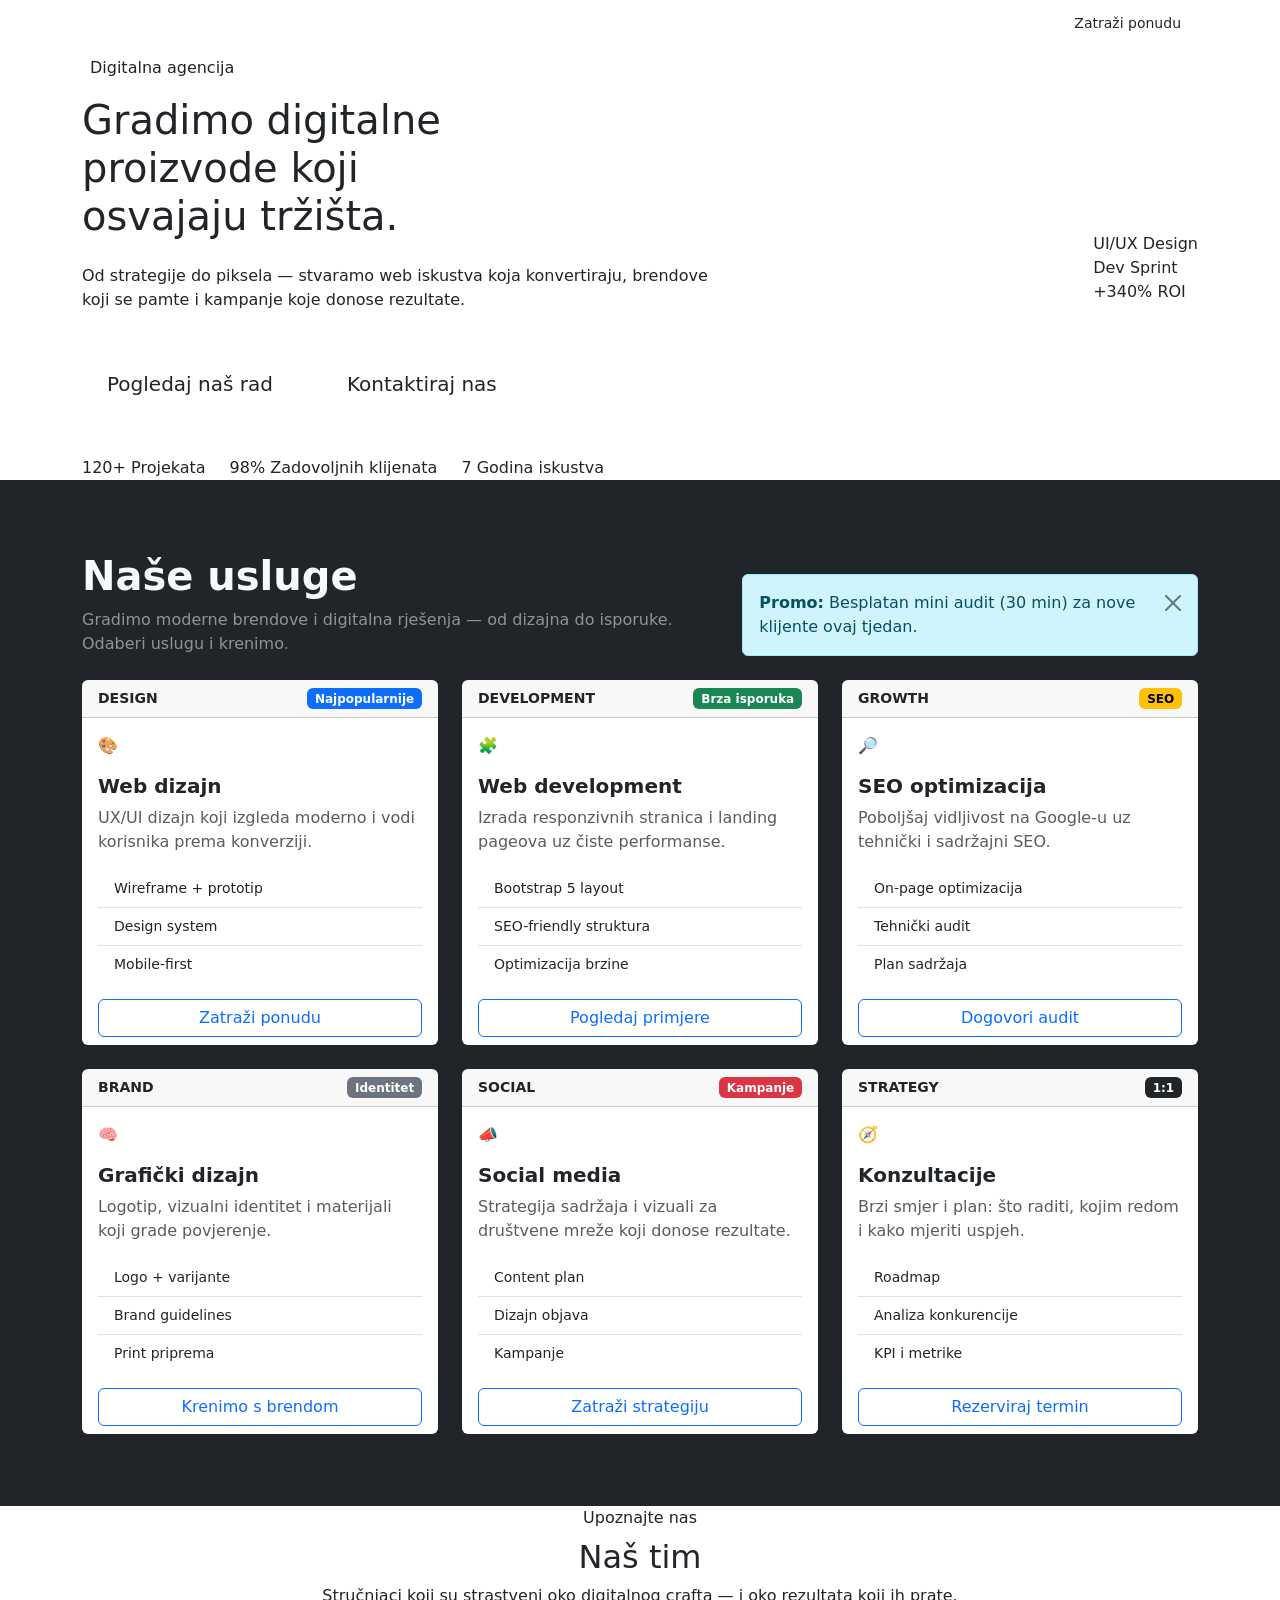
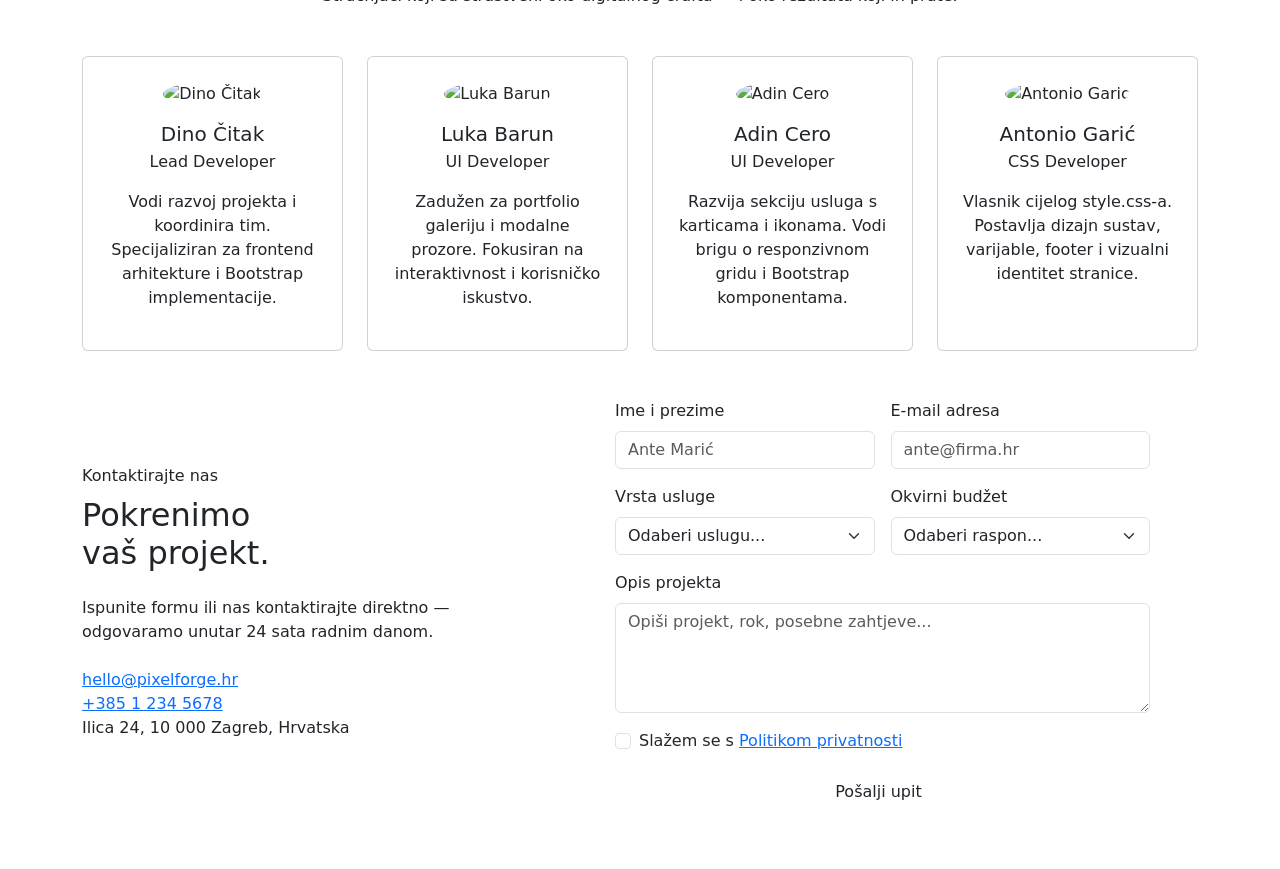
==== index.html @ e7f5dd94 "Resolve merge conflicts in index.html" ====
<!DOCTYPE html>
<html lang="hr">
<head>
    <meta charset="UTF-8">
    <meta name="viewport" content="width=device-width, initial-scale=1.0">
    <title>PixelForge — Digital Agency</title>
    <link href="https://cdn.jsdelivr.net/npm/bootstrap@5.3.3/dist/css/bootstrap.min.css" rel="stylesheet">
    <link rel="stylesheet" href="css/style.css">
</head>
<body>

    <!-- ============================================
         NAVIGACIJA + HERO — radi: [Lead Dev]
         Branch: feature/hero-navigacija
         ============================================ -->
          <nav class="navbar navbar-expand-lg navbar-dark pf-navbar sticky-top">
        <div class="container">
            <a class="navbar-brand pf-brand" href="#">
                <span class="brand-pixel">Pixel</span><span class="brand-forge">Forge</span>
            </a>

            <button class="navbar-toggler border-0" type="button"
                    data-bs-toggle="collapse" data-bs-target="#navbarMain"
                    aria-controls="navbarMain" aria-expanded="false" aria-label="Otvori izbornik">
                <span class="navbar-toggler-icon"></span>
            </button>

            <div class="collapse navbar-collapse" id="navbarMain">
                <ul class="navbar-nav ms-auto gap-lg-2">
                    <li class="nav-item"><a class="nav-link" href="#usluge">Usluge</a></li>
                    <li class="nav-item"><a class="nav-link" href="#portfolio">Portfolio</a></li>
                    <li class="nav-item"><a class="nav-link" href="#tim">Tim</a></li>
                    <li class="nav-item"><a class="nav-link" href="#kontakt">Kontakt</a></li>
                    <li class="nav-item ms-lg-2">
                        <a class="btn pf-btn-accent btn-sm px-3" href="#kontakt">Zatraži ponudu</a>
                    </li>
                </ul>
            </div>
        </div>
    </nav>

    <section id="hero" class="pf-hero d-flex align-items-center">
        <div class="pf-hero-bg"></div>
        <div class="pf-hero-grid"></div>
        <div class="container position-relative z-1">
            <div class="row align-items-center">
                <div class="col-lg-7">
                    <span class="pf-eyebrow mb-3 d-inline-block">
                        <i class="bi bi-arrow-right-circle-fill me-2"></i>Digitalna agencija
                    </span>
                    <h1 class="pf-hero-title mb-4">
                        Gradimo digitalne<br />
                        <span class="pf-accent-text">proizvode koji</span><br />
                        osvajaju tržišta.
                    </h1>
                    <p class="pf-hero-sub mb-5">
                        Od strategije do piksela — stvaramo web iskustva koja konvertiraju,
                        brendove koji se pamte i kampanje koje donose rezultate.
                    </p>
                    <div class="d-flex flex-wrap gap-3">
                        <a href="#portfolio" class="btn pf-btn-accent btn-lg px-4">
                            Pogledaj naš rad <i class="bi bi-arrow-right ms-2"></i>
                        </a>
                        <a href="#kontakt" class="btn pf-btn-outline btn-lg px-4">Kontaktiraj nas</a>
                    </div>
                    <div class="pf-hero-stats d-flex gap-4 mt-5 flex-wrap">
                        <div class="pf-stat">
                            <span class="pf-stat-num">120+</span>
                            <span class="pf-stat-label">Projekata</span>
                        </div>
                        <div class="pf-stat">
                            <span class="pf-stat-num">98%</span>
                            <span class="pf-stat-label">Zadovoljnih klijenata</span>
                        </div>
                        <div class="pf-stat">
                            <span class="pf-stat-num">7</span>
                            <span class="pf-stat-label">Godina iskustva</span>
                        </div>
                    </div>
                </div>
                <div class="col-lg-5 d-none d-lg-flex justify-content-end">
                    <div class="pf-hero-visual">
                        <div class="pf-floating-card pf-fc-1">
                            <i class="bi bi-check2-circle text-success me-2"></i> UI/UX Design
                        </div>
                        <div class="pf-floating-card pf-fc-2">
                            <i class="bi bi-lightning-charge text-warning me-2"></i> Dev Sprint
                        </div>
                        <div class="pf-floating-card pf-fc-3">
                            <i class="bi bi-graph-up-arrow text-info me-2"></i> +340% ROI
                        </div>
                    </div>
                </div>
            </div>
        </div>
    </section>

    <!-- ============================================
         USLUGE — radi: [UI Dev 1]
         Branch: feature/usluge
         ============================================ -->
         <section id="usluge" class="py-5 bg-dark text-light">
        <div class="container py-lg-4">
            <div class="row align-items-end g-3 mb-4">
                <div class="col-lg-7">
                    <h2 class="display-6 fw-bold mb-2">Naše usluge</h2>
                    <p class="text-white-50 mb-0">
                        Gradimo moderne brendove i digitalna rješenja — od dizajna do isporuke.
                        Odaberi uslugu i krenimo.
                    </p>
                </div>
                <div class="col-lg-5">
                    <div class="alert alert-info alert-dismissible fade show mb-0" role="alert">
                        <strong>Promo:</strong> Besplatan mini audit (30 min) za nove klijente ovaj tjedan.
                        <button type="button" class="btn-close" data-bs-dismiss="alert" aria-label="Zatvori"></button>
                    </div>
                </div>
            </div>
            <div class="row g-4">
                <div class="col-12 col-md-6 col-lg-4">
                    <div class="card h-100 service-card border-0">
                        <div class="card-header d-flex justify-content-between align-items-center">
                            <span class="small text-uppercase fw-semibold">Design</span>
                            <span class="badge text-bg-primary">Najpopularnije</span>
                        </div>
                        <div class="card-body">
                            <div class="service-icon mb-3">🎨</div>
                            <h3 class="h5 fw-bold">Web dizajn</h3>
                            <p class="text-body-secondary mb-3">
                                UX/UI dizajn koji izgleda moderno i vodi korisnika prema konverziji.
                            </p>
                            <ul class="list-group list-group-flush small">
                                <li class="list-group-item">Wireframe + prototip</li>
                                <li class="list-group-item">Design system</li>
                                <li class="list-group-item">Mobile-first</li>
                            </ul>
                        </div>
                        <div class="card-footer bg-transparent border-0 pt-0">
                            <a href="#kontakt" class="btn btn-outline-primary w-100">Zatraži ponudu</a>
                        </div>
                    </div>
                </div>
                <div class="col-12 col-md-6 col-lg-4">
                    <div class="card h-100 service-card border-0">
                        <div class="card-header d-flex justify-content-between align-items-center">
                            <span class="small text-uppercase fw-semibold">Development</span>
                            <span class="badge text-bg-success">Brza isporuka</span>
                        </div>
                        <div class="card-body">
                            <div class="service-icon mb-3">🧩</div>
                            <h3 class="h5 fw-bold">Web development</h3>
                            <p class="text-body-secondary mb-3">
                                Izrada responzivnih stranica i landing pageova uz čiste performanse.
                            </p>
                            <ul class="list-group list-group-flush small">
                                <li class="list-group-item">Bootstrap 5 layout</li>
                                <li class="list-group-item">SEO-friendly struktura</li>
                                <li class="list-group-item">Optimizacija brzine</li>
                            </ul>
                        </div>
                        <div class="card-footer bg-transparent border-0 pt-0">
                            <a href="#portfolio" class="btn btn-outline-primary w-100">Pogledaj primjere</a>
                        </div>
                    </div>
                </div>
                <div class="col-12 col-md-6 col-lg-4">
                    <div class="card h-100 service-card border-0">
                        <div class="card-header d-flex justify-content-between align-items-center">
                            <span class="small text-uppercase fw-semibold">Growth</span>
                            <span class="badge text-bg-warning">SEO</span>
                        </div>
                        <div class="card-body">
                            <div class="service-icon mb-3">🔎</div>
                            <h3 class="h5 fw-bold">SEO optimizacija</h3>
                            <p class="text-body-secondary mb-3">
                                Poboljšaj vidljivost na Google-u uz tehnički i sadržajni SEO.
                            </p>
                            <ul class="list-group list-group-flush small">
                                <li class="list-group-item">On-page optimizacija</li>
                                <li class="list-group-item">Tehnički audit</li>
                                <li class="list-group-item">Plan sadržaja</li>
                            </ul>
                        </div>
                        <div class="card-footer bg-transparent border-0 pt-0">
                            <a href="#kontakt" class="btn btn-outline-primary w-100">Dogovori audit</a>
                        </div>
                    </div>
                </div>
                <div class="col-12 col-md-6 col-lg-4">
                    <div class="card h-100 service-card border-0">
                        <div class="card-header d-flex justify-content-between align-items-center">
                            <span class="small text-uppercase fw-semibold">Brand</span>
                            <span class="badge text-bg-secondary">Identitet</span>
                        </div>
                        <div class="card-body">
                            <div class="service-icon mb-3">🧠</div>
                            <h3 class="h5 fw-bold">Grafički dizajn</h3>
                            <p class="text-body-secondary mb-3">
                                Logotip, vizualni identitet i materijali koji grade povjerenje.
                            </p>
                            <ul class="list-group list-group-flush small">
                                <li class="list-group-item">Logo + varijante</li>
                                <li class="list-group-item">Brand guidelines</li>
                                <li class="list-group-item">Print priprema</li>
                            </ul>
                        </div>
                        <div class="card-footer bg-transparent border-0 pt-0">
                            <a href="#kontakt" class="btn btn-outline-primary w-100">Krenimo s brendom</a>
                        </div>
                    </div>
                </div>
                <div class="col-12 col-md-6 col-lg-4">
                    <div class="card h-100 service-card border-0">
                        <div class="card-header d-flex justify-content-between align-items-center">
                            <span class="small text-uppercase fw-semibold">Social</span>
                            <span class="badge text-bg-danger">Kampanje</span>
                        </div>
                        <div class="card-body">
                            <div class="service-icon mb-3">📣</div>
                            <h3 class="h5 fw-bold">Social media</h3>
                            <p class="text-body-secondary mb-3">
                                Strategija sadržaja i vizuali za društvene mreže koji donose rezultate.
                            </p>
                            <ul class="list-group list-group-flush small">
                                <li class="list-group-item">Content plan</li>
                                <li class="list-group-item">Dizajn objava</li>
                                <li class="list-group-item">Kampanje</li>
                            </ul>
                        </div>
                        <div class="card-footer bg-transparent border-0 pt-0">
                            <a href="#kontakt" class="btn btn-outline-primary w-100">Zatraži strategiju</a>
                        </div>
                    </div>
                </div>
                <div class="col-12 col-md-6 col-lg-4">
                    <div class="card h-100 service-card border-0">
                        <div class="card-header d-flex justify-content-between align-items-center">
                            <span class="small text-uppercase fw-semibold">Strategy</span>
                            <span class="badge text-bg-dark">1:1</span>
                        </div>
                        <div class="card-body">
                            <div class="service-icon mb-3">🧭</div>
                            <h3 class="h5 fw-bold">Konzultacije</h3>
                            <p class="text-body-secondary mb-3">
                                Brzi smjer i plan: što raditi, kojim redom i kako mjeriti uspjeh.
                            </p>
                            <ul class="list-group list-group-flush small">
                                <li class="list-group-item">Roadmap</li>
                                <li class="list-group-item">Analiza konkurencije</li>
                                <li class="list-group-item">KPI i metrike</li>
                            </ul>
                        </div>
                        <div class="card-footer bg-transparent border-0 pt-0">
                            <a href="#kontakt" class="btn btn-outline-primary w-100">Rezerviraj termin</a>
                        </div>
                    </div>
                </div>
            </div>
        </div>
    </section>

    <!-- ============================================
         PORTFOLIO — radi: [UI Dev 2]
         Branch: feature/portfolio
         ============================================ -->

    <!-- TODO: Sekcija "Portfolio".
         Bootstrap nav-pills kao vizualni filter (Web / Brand / Print) — samo izgled, bez JS.
         Galerija: 6 kartica s projektima u gridu (col-md-4).
         Svaka kartica: slika (picsum), naslov projekta,
         badge s kategorijom, gumb "Pogledaj" koji otvara modal
         s većom slikom i opisom projekta. -->


    <!-- ============================================
         TIM + KONTAKT — radi: [Lead Dev]
         Branch: feature/tim-kontakt
         ============================================ -->

           <section id="tim" class="pf-section py-6">
        <div class="container">
            <div class="text-center mb-5">
                <span class="pf-eyebrow">Upoznajte nas</span>
                <h2 class="pf-section-title mt-2">Naš tim</h2>
                <p class="pf-section-sub mx-auto">
                    Stručnjaci koji su strastveni oko digitalnog crafta — i oko rezultata koji ih prate.
                </p>
            </div>

            <div class="row g-4 justify-content-center">

                <div class="col-sm-6 col-md-3">
                    <div class="card pf-team-card text-center h-100">
                        <div class="card-body p-4">
                            <div class="pf-team-avatar mx-auto mb-3">
                                <img src="https://picsum.photos/seed/dino/200/200" alt="Dino Čitak" class="rounded-circle" />
                            </div>
                            <h5 class="card-title mb-1">Dino Čitak</h5>
                            <p class="pf-team-role mb-3">Lead Developer</p>
                            <p class="card-text">Vodi razvoj projekta i koordinira tim. Specijaliziran za frontend arhitekture i Bootstrap implementacije.</p>
                            <div class="pf-team-socials mt-3">
                                <a href="#" class="pf-social-link"><i class="bi bi-linkedin"></i></a>
                                <a href="#" class="pf-social-link"><i class="bi bi-github"></i></a>
                            </div>
                        </div>
                    </div>
                </div>

                <div class="col-sm-6 col-md-3">
                    <div class="card pf-team-card text-center h-100">
                        <div class="card-body p-4">
                            <div class="pf-team-avatar mx-auto mb-3">
                                <img src="https://picsum.photos/seed/luka/200/200" alt="Luka Barun" class="rounded-circle" />
                            </div>
                            <h5 class="card-title mb-1">Luka Barun</h5>
                            <p class="pf-team-role mb-3">UI Developer</p>
                            <p class="card-text">Zadužen za portfolio galeriju i modalne prozore. Fokusiran na interaktivnost i korisničko iskustvo.</p>
                            <div class="pf-team-socials mt-3">
                                <a href="#" class="pf-social-link"><i class="bi bi-linkedin"></i></a>
                                <a href="#" class="pf-social-link"><i class="bi bi-github"></i></a>
                            </div>
                        </div>
                    </div>
                </div>

                <div class="col-sm-6 col-md-3">
                    <div class="card pf-team-card text-center h-100">
                        <div class="card-body p-4">
                            <div class="pf-team-avatar mx-auto mb-3">
                                <img src="https://picsum.photos/seed/adin/200/200" alt="Adin Cero" class="rounded-circle" />
                            </div>
                            <h5 class="card-title mb-1">Adin Cero</h5>
                            <p class="pf-team-role mb-3">UI Developer</p>
                            <p class="card-text">Razvija sekciju usluga s karticama i ikonama. Vodi brigu o responzivnom gridu i Bootstrap komponentama.</p>
                            <div class="pf-team-socials mt-3">
                                <a href="#" class="pf-social-link"><i class="bi bi-linkedin"></i></a>
                                <a href="#" class="pf-social-link"><i class="bi bi-github"></i></a>
                            </div>
                        </div>
                    </div>
                </div>

                <div class="col-sm-6 col-md-3">
                    <div class="card pf-team-card text-center h-100">
                        <div class="card-body p-4">
                            <div class="pf-team-avatar mx-auto mb-3">
                                <img src="https://picsum.photos/seed/antonio/200/200" alt="Antonio Garić" class="rounded-circle" />
                            </div>
                            <h5 class="card-title mb-1">Antonio Garić</h5>
                            <p class="pf-team-role mb-3">CSS Developer</p>
                            <p class="card-text">Vlasnik cijelog style.css-a. Postavlja dizajn sustav, varijable, footer i vizualni identitet stranice.</p>
                            <div class="pf-team-socials mt-3">
                                <a href="#" class="pf-social-link"><i class="bi bi-linkedin"></i></a>
                                <a href="#" class="pf-social-link"><i class="bi bi-github"></i></a>
                            </div>
                        </div>
                    </div>
                </div>

            </div>
        </div>
    </section>

    <section id="kontakt" class="pf-section py-6">
        <div class="container">
            <div class="row align-items-center g-5">

                <div class="col-lg-5">
                    <span class="pf-eyebrow">Kontaktirajte nas</span>
                    <h2 class="pf-section-title mt-2 mb-4">Pokrenimo<br />vaš projekt.</h2>
                    <p class="mb-4">Ispunite formu ili nas kontaktirajte direktno — odgovaramo unutar 24 sata radnim danom.</p>
                    <ul class="list-unstyled pf-contact-info">
                        <li>
                            <i class="bi bi-envelope-fill"></i>
                            <a href="mailto:hello@pixelforge.hr">hello@pixelforge.hr</a>
                        </li>
                        <li>
                            <i class="bi bi-telephone-fill"></i>
                            <a href="tel:+38512345678">+385 1 234 5678</a>
                        </li>
                        <li>
                            <i class="bi bi-geo-alt-fill"></i>
                            <span>Ilica 24, 10 000 Zagreb, Hrvatska</span>
                        </li>
                    </ul>
                </div>

                <div class="col-lg-7">
                    <div class="pf-contact-form-wrap p-4 p-md-5">
                        <div class="row g-3">
                            <div class="col-sm-6">
                                <label for="ime" class="form-label pf-label">Ime i prezime</label>
                                <input type="text" class="form-control pf-input" id="ime" placeholder="Ante Marić" />
                            </div>
                            <div class="col-sm-6">
                                <label for="email" class="form-label pf-label">E-mail adresa</label>
                                <input type="email" class="form-control pf-input" id="email" placeholder="ante@firma.hr" />
                            </div>
                            <div class="col-sm-6">
                                <label for="usluga" class="form-label pf-label">Vrsta usluge</label>
                                <select class="form-select pf-input" id="usluga">
                                    <option value="" selected>Odaberi uslugu...</option>
                                    <option>Web development</option>
                                    <option>UI/UX Design</option>
                                    <option>Brand Identity</option>
                                    <option>Digital Marketing</option>
                                    <option>Mobile App</option>
                                    <option>Ostalo</option>
                                </select>
                            </div>
                            <div class="col-sm-6">
                                <label for="budzet" class="form-label pf-label">Okvirni budžet</label>
                                <select class="form-select pf-input" id="budzet">
                                    <option value="" selected>Odaberi raspon...</option>
                                    <option>Do 2 000 €</option>
                                    <option>2 000 – 5 000 €</option>
                                    <option>5 000 – 15 000 €</option>
                                    <option>15 000 € +</option>
                                </select>
                            </div>
                            <div class="col-12">
                                <label for="poruka" class="form-label pf-label">Opis projekta</label>
                                <textarea class="form-control pf-input" id="poruka" rows="4"
                                          placeholder="Opiši projekt, rok, posebne zahtjeve..."></textarea>
                            </div>
                            <div class="col-12">
                                <div class="form-check">
                                    <input class="form-check-input pf-check" type="checkbox" id="gdpr" />
                                    <label class="form-check-label pf-label" for="gdpr">
                                        Slažem se s <a href="#" class="pf-link">Politikom privatnosti</a>
                                    </label>
                                </div>
                            </div>
                            <div class="col-12 mt-2">
                                <button type="submit" class="btn pf-btn-accent w-100 py-3">
                                    Pošalji upit <i class="bi bi-arrow-right ms-2"></i>
                                </button>
                            </div>
                        </div>
                    </div>
                </div>

            </div>
        </div>
    </section>

    <!-- ============================================
         FOOTER — radi: [CSS Dev]
         Branch: feature/css-footer
         ============================================ -->

    <!-- TODO: Footer s logom, kratkim opisom agencije,
         navigacijskim linkovima u kolonama,
         social media ikonama (emoji ili tekst)
         i copyright retkom. Tamna pozadina. -->


    <!-- Modal za portfolio projekte -->
    <!-- TODO: Jedan modal koji prikazuje detalje projekta.
         Velika slika, naslov, kategorija, opis, link gumb. -->

    <script src="https://cdn.jsdelivr.net/npm/bootstrap@5.3.3/dist/js/bootstrap.bundle.min.js"></script>
    <script src="js/main.js"></script>
</body>
</html>
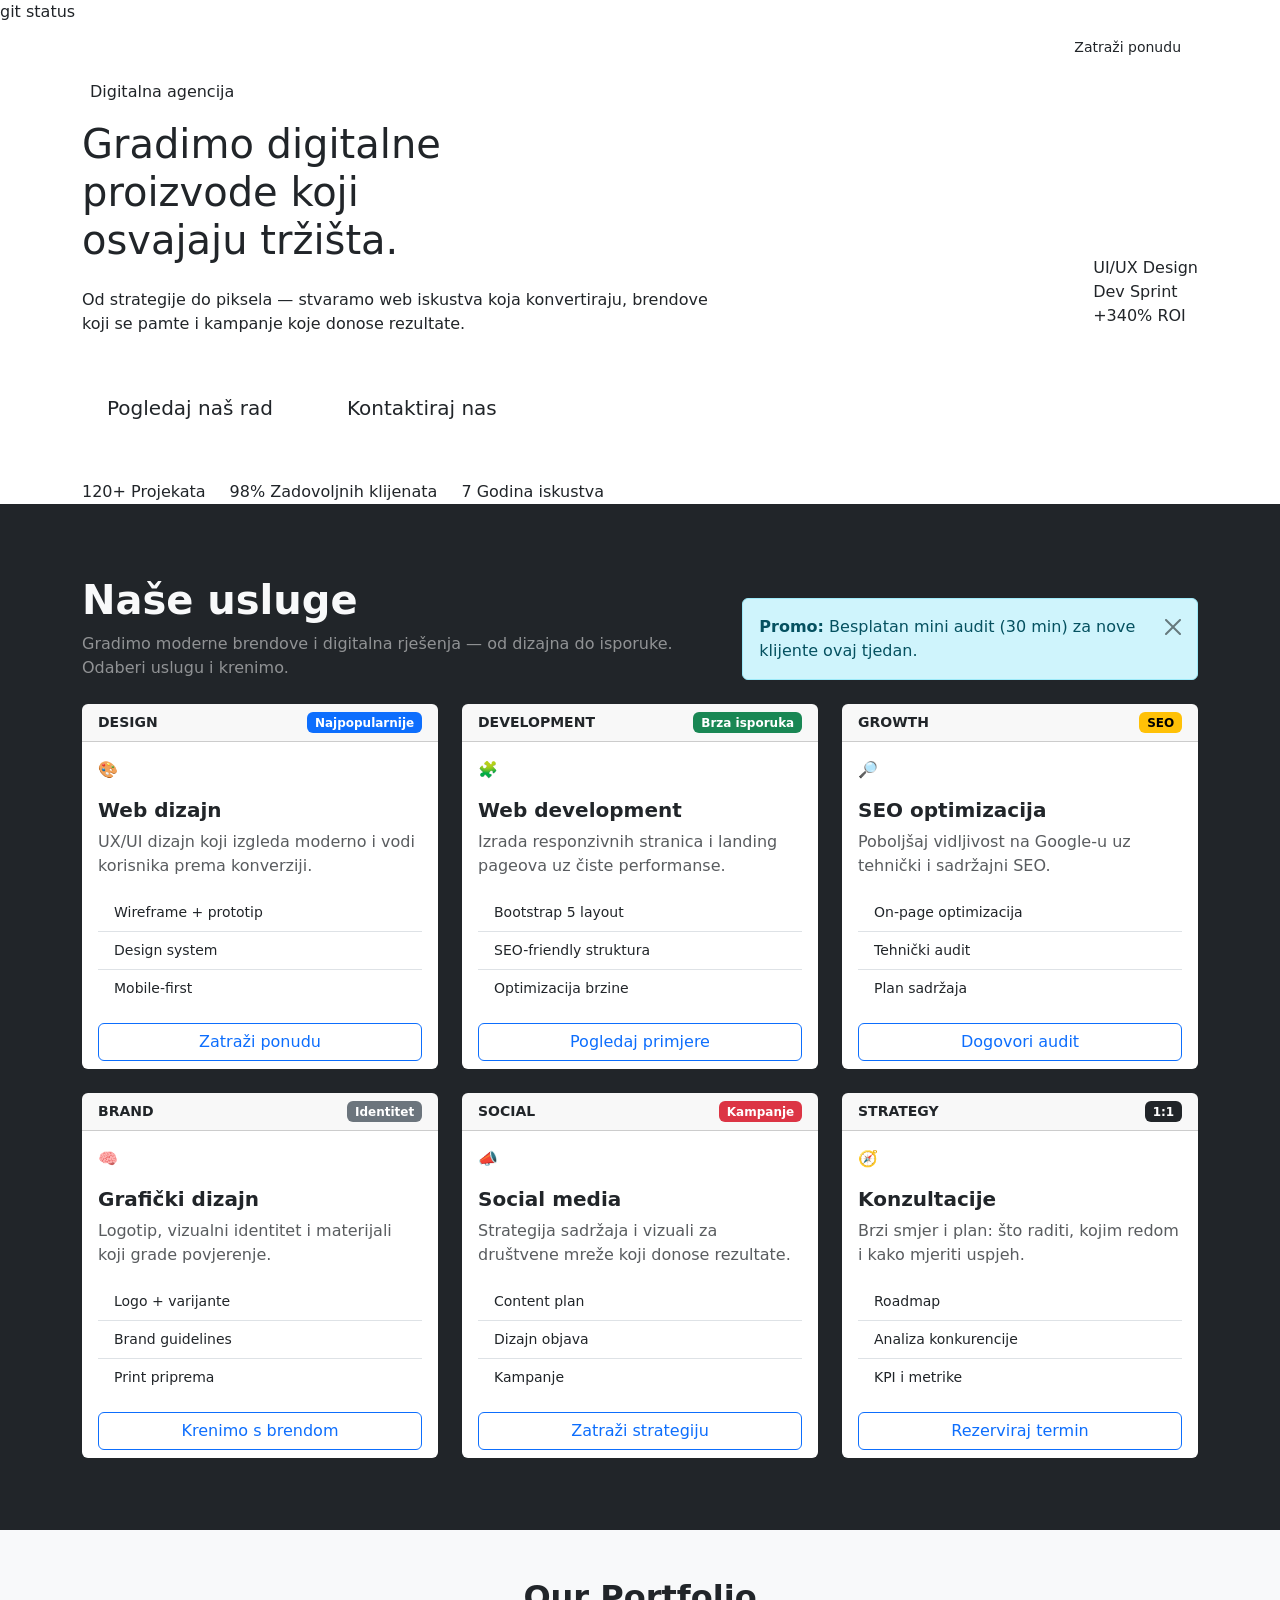
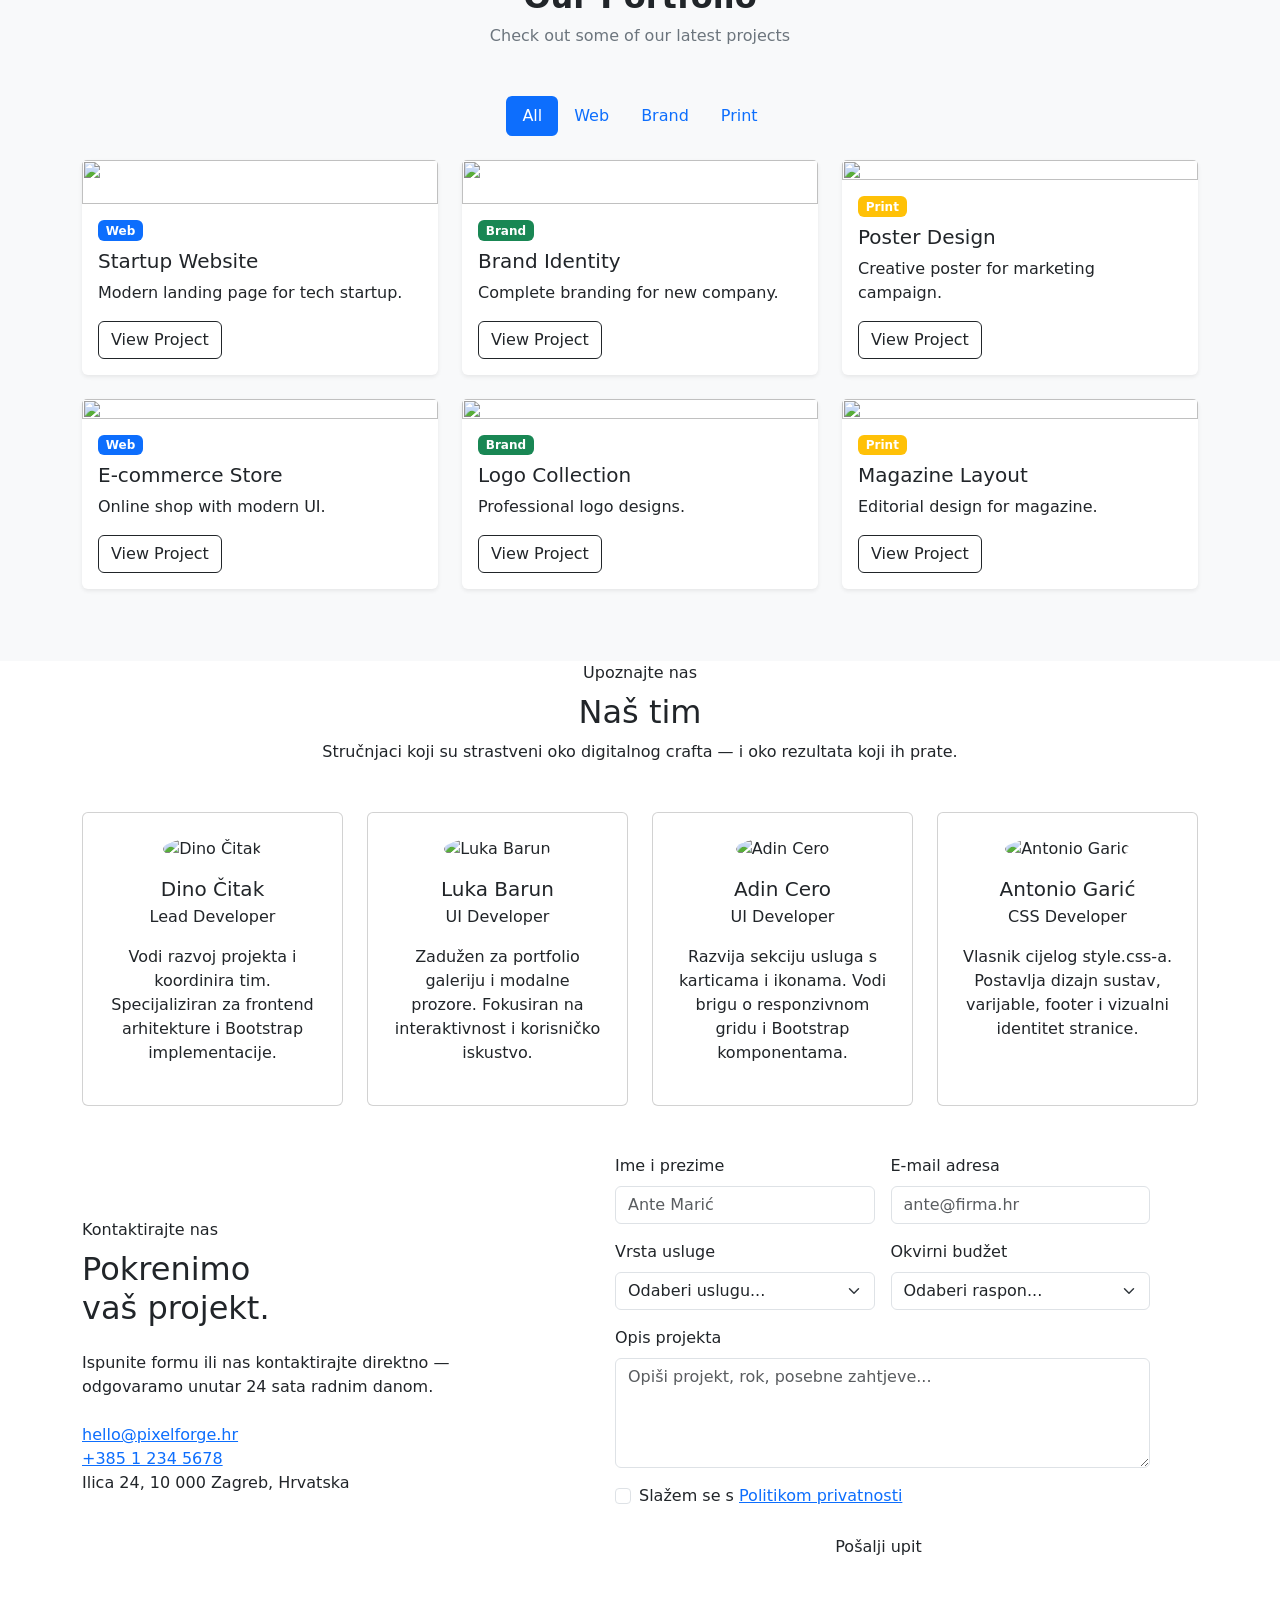
==== commit f8f0c77f: "Razriješen konflikt merge css-footer" ====
--- a/index.html
+++ b/index.html
@@ -1,4 +1,4 @@
-<!DOCTYPE html>
+    git status<!DOCTYPE html>
 <html lang="hr">
 <head>
     <meta charset="UTF-8">
@@ -13,7 +13,7 @@
          NAVIGACIJA + HERO — radi: [Lead Dev]
          Branch: feature/hero-navigacija
          ============================================ -->
-          <nav class="navbar navbar-expand-lg navbar-dark pf-navbar sticky-top">
+    <nav class="navbar navbar-expand-lg navbar-dark pf-navbar sticky-top">
         <div class="container">
             <a class="navbar-brand pf-brand" href="#">
                 <span class="brand-pixel">Pixel</span><span class="brand-forge">Forge</span>
@@ -99,7 +99,7 @@
          USLUGE — radi: [UI Dev 1]
          Branch: feature/usluge
          ============================================ -->
-         <section id="usluge" class="py-5 bg-dark text-light">
+    <section id="usluge" class="py-5 bg-dark text-light">
         <div class="container py-lg-4">
             <div class="row align-items-end g-3 mb-4">
                 <div class="col-lg-7">
@@ -263,21 +263,109 @@
          PORTFOLIO — radi: [UI Dev 2]
          Branch: feature/portfolio
          ============================================ -->
-
-    <!-- TODO: Sekcija "Portfolio".
-         Bootstrap nav-pills kao vizualni filter (Web / Brand / Print) — samo izgled, bez JS.
-         Galerija: 6 kartica s projektima u gridu (col-md-4).
-         Svaka kartica: slika (picsum), naslov projekta,
-         badge s kategorijom, gumb "Pogledaj" koji otvara modal
-         s većom slikom i opisom projekta. -->
-
+    <section id="portfolio" class="py-5 bg-light">
+        <div class="container">
+
+            <div class="text-center mb-5">
+                <h2 class="fw-bold">Our Portfolio</h2>
+                <p class="text-secondary">Check out some of our latest projects</p>
+            </div>
+
+            <ul class="nav nav-pills justify-content-center mb-4">
+                <li class="nav-item"><a class="nav-link active">All</a></li>
+                <li class="nav-item"><a class="nav-link">Web</a></li>
+                <li class="nav-item"><a class="nav-link">Brand</a></li>
+                <li class="nav-item"><a class="nav-link">Print</a></li>
+            </ul>
+
+            <div class="row">
+                <div class="col-md-4 mb-4">
+                    <div class="card h-100 shadow-sm border-0">
+                        <img src="https://picsum.photos/seed/project1/600/400" class="card-img-top">
+                        <div class="card-body">
+                            <span class="badge bg-primary mb-2">Web</span>
+                            <h5 class="card-title">Startup Website</h5>
+                            <p class="card-text">Modern landing page for tech startup.</p>
+                            <button class="btn btn-outline-dark" data-bs-toggle="modal" data-bs-target="#portfolioModal1">
+                                View Project
+                            </button>
+                        </div>
+                    </div>
+                </div>
+                <div class="col-md-4 mb-4">
+                    <div class="card h-100 shadow-sm border-0">
+                        <img src="https://picsum.photos/seed/project2/600/400" class="card-img-top">
+                        <div class="card-body">
+                            <span class="badge bg-success mb-2">Brand</span>
+                            <h5 class="card-title">Brand Identity</h5>
+                            <p class="card-text">Complete branding for new company.</p>
+                            <button class="btn btn-outline-dark" data-bs-toggle="modal" data-bs-target="#portfolioModal2">
+                                View Project
+                            </button>
+                        </div>
+                    </div>
+                </div>
+                <div class="col-md-4 mb-4">
+                    <div class="card h-100 shadow-sm border-0">
+                        <img src="https://picsum.photos/seed/project3/600/400" class="card-img-top">
+                        <div class="card-body">
+                            <span class="badge bg-warning mb-2">Print</span>
+                            <h5 class="card-title">Poster Design</h5>
+                            <p class="card-text">Creative poster for marketing campaign.</p>
+                            <button class="btn btn-outline-dark" data-bs-toggle="modal" data-bs-target="#portfolioModal3">
+                                View Project
+                            </button>
+                        </div>
+                    </div>
+                </div>
+                <div class="col-md-4 mb-4">
+                    <div class="card h-100 shadow-sm border-0">
+                        <img src="https://picsum.photos/seed/project4/600/400" class="card-img-top">
+                        <div class="card-body">
+                            <span class="badge bg-primary mb-2">Web</span>
+                            <h5 class="card-title">E-commerce Store</h5>
+                            <p class="card-text">Online shop with modern UI.</p>
+                            <button class="btn btn-outline-dark" data-bs-toggle="modal" data-bs-target="#portfolioModal4">
+                                View Project
+                            </button>
+                        </div>
+                    </div>
+                </div>
+                <div class="col-md-4 mb-4">
+                    <div class="card h-100 shadow-sm border-0">
+                        <img src="https://picsum.photos/seed/project5/600/400" class="card-img-top">
+                        <div class="card-body">
+                            <span class="badge bg-success mb-2">Brand</span>
+                            <h5 class="card-title">Logo Collection</h5>
+                            <p class="card-text">Professional logo designs.</p>
+                            <button class="btn btn-outline-dark" data-bs-toggle="modal" data-bs-target="#portfolioModal5">
+                                View Project
+                            </button>
+                        </div>
+                    </div>
+                </div>
+                <div class="col-md-4 mb-4">
+                    <div class="card h-100 shadow-sm border-0">
+                        <img src="https://picsum.photos/seed/project6/600/400" class="card-img-top">
+                        <div class="card-body">
+                            <span class="badge bg-warning mb-2">Print</span>
+                            <h5 class="card-title">Magazine Layout</h5>
+                            <p class="card-text">Editorial design for magazine.</p>
+                            <button class="btn btn-outline-dark" data-bs-toggle="modal" data-bs-target="#portfolioModal6">
+                                View Project
+                            </button>
+                        </div>
+                    </div>
+                </div>
+            </div>
+        </div>
+    </section>
 
     <!-- ============================================
          TIM + KONTAKT — radi: [Lead Dev]
          Branch: feature/tim-kontakt
          ============================================ -->
-
-           <section id="tim" class="pf-section py-6">
+    <section id="tim" class="pf-section py-6">
         <div class="container">
             <div class="text-center mb-5">
                 <span class="pf-eyebrow">Upoznajte nas</span>
@@ -288,7 +376,6 @@
             </div>
 
             <div class="row g-4 justify-content-center">
-
                 <div class="col-sm-6 col-md-3">
                     <div class="card pf-team-card text-center h-100">
                         <div class="card-body p-4">
@@ -305,7 +392,6 @@
                         </div>
                     </div>
                 </div>
-
                 <div class="col-sm-6 col-md-3">
                     <div class="card pf-team-card text-center h-100">
                         <div class="card-body p-4">
@@ -322,7 +408,6 @@
                         </div>
                     </div>
                 </div>
-
                 <div class="col-sm-6 col-md-3">
                     <div class="card pf-team-card text-center h-100">
                         <div class="card-body p-4">
@@ -339,7 +424,6 @@
                         </div>
                     </div>
                 </div>
-
                 <div class="col-sm-6 col-md-3">
                     <div class="card pf-team-card text-center h-100">
                         <div class="card-body p-4">
@@ -356,7 +440,6 @@
                         </div>
                     </div>
                 </div>
-
             </div>
         </div>
     </section>
@@ -364,7 +447,6 @@
     <section id="kontakt" class="pf-section py-6">
         <div class="container">
             <div class="row align-items-center g-5">
-
                 <div class="col-lg-5">
                     <span class="pf-eyebrow">Kontaktirajte nas</span>
                     <h2 class="pf-section-title mt-2 mb-4">Pokrenimo<br />vaš projekt.</h2>
@@ -384,7 +466,6 @@
                         </li>
                     </ul>
                 </div>
-
                 <div class="col-lg-7">
                     <div class="pf-contact-form-wrap p-4 p-md-5">
                         <div class="row g-3">
@@ -439,7 +520,6 @@
                         </div>
                     </div>
                 </div>
-
             </div>
         </div>
     </section>
@@ -455,9 +535,96 @@
          i copyright retkom. Tamna pozadina. -->
 
 
-    <!-- Modal za portfolio projekte -->
-    <!-- TODO: Jedan modal koji prikazuje detalje projekta.
-         Velika slika, naslov, kategorija, opis, link gumb. -->
+    <!-- Portfolio modali -->
+    <div class="modal fade" id="portfolioModal1" tabindex="-1">
+        <div class="modal-dialog modal-lg modal-dialog-centered">
+            <div class="modal-content">
+                <div class="modal-header">
+                    <h5>Startup Website</h5>
+                    <button class="btn-close" data-bs-dismiss="modal"></button>
+                </div>
+                <div class="modal-body">
+                    <img src="https://picsum.photos/seed/project1/800/500" class="img-fluid mb-3">
+                    <p>Modern responsive website built for startup.</p>
+                </div>
+            </div>
+        </div>
+    </div>
+
+    <div class="modal fade" id="portfolioModal2" tabindex="-1">
+        <div class="modal-dialog modal-lg modal-dialog-centered">
+            <div class="modal-content">
+                <div class="modal-header">
+                    <h5>Brand Identity</h5>
+                    <button class="btn-close" data-bs-dismiss="modal"></button>
+                </div>
+                <div class="modal-body">
+                    <img src="https://picsum.photos/seed/project2/800/500" class="img-fluid mb-3">
+                    <p>Complete branding package.</p>
+                </div>
+            </div>
+        </div>
+    </div>
+
+    <div class="modal fade" id="portfolioModal3" tabindex="-1">
+        <div class="modal-dialog modal-lg modal-dialog-centered">
+            <div class="modal-content">
+                <div class="modal-header">
+                    <h5>Poster Design</h5>
+                    <button class="btn-close" data-bs-dismiss="modal"></button>
+                </div>
+                <div class="modal-body">
+                    <img src="https://picsum.photos/seed/project3/800/500" class="img-fluid mb-3">
+                    <p>Creative marketing poster.</p>
+                </div>
+            </div>
+        </div>
+    </div>
+
+    <div class="modal fade" id="portfolioModal4" tabindex="-1">
+        <div class="modal-dialog modal-lg modal-dialog-centered">
+            <div class="modal-content">
+                <div class="modal-header">
+                    <h5>E-commerce Store</h5>
+                    <button class="btn-close" data-bs-dismiss="modal"></button>
+                </div>
+                <div class="modal-body">
+                    <img src="https://picsum.photos/seed/project4/800/500" class="img-fluid mb-3">
+                    <p>Modern online shop design.</p>
+                </div>
+            </div>
+        </div>
+    </div>
+
+    <div class="modal fade" id="portfolioModal5" tabindex="-1">
+        <div class="modal-dialog modal-lg modal-dialog-centered">
+            <div class="modal-content">
+                <div class="modal-header">
+                    <h5>Logo Collection</h5>
+                    <button class="btn-close" data-bs-dismiss="modal"></button>
+                </div>
+                <div class="modal-body">
+                    <img src="https://picsum.photos/seed/project5/800/500" class="img-fluid mb-3">
+                    <p>Minimal logo designs.</p>
+                </div>
+            </div>
+        </div>
+    </div>
+
+    <div class="modal fade" id="portfolioModal6" tabindex="-1">
+        <div class="modal-dialog modal-lg modal-dialog-centered">
+            <div class="modal-content">
+                <div class="modal-header">
+                    <h5>Magazine Layout</h5>
+                    <button class="btn-close" data-bs-dismiss="modal"></button>
+                </div>
+                <div class="modal-body">
+                    <img src="https://picsum.photos/seed/project6/800/500" class="img-fluid mb-3">
+                    <p>Editorial layout design.</p>
+                </div>
+            </div>
+        </div>
+    </div>
 
     <script src="https://cdn.jsdelivr.net/npm/bootstrap@5.3.3/dist/js/bootstrap.bundle.min.js"></script>
     <script src="js/main.js"></script>
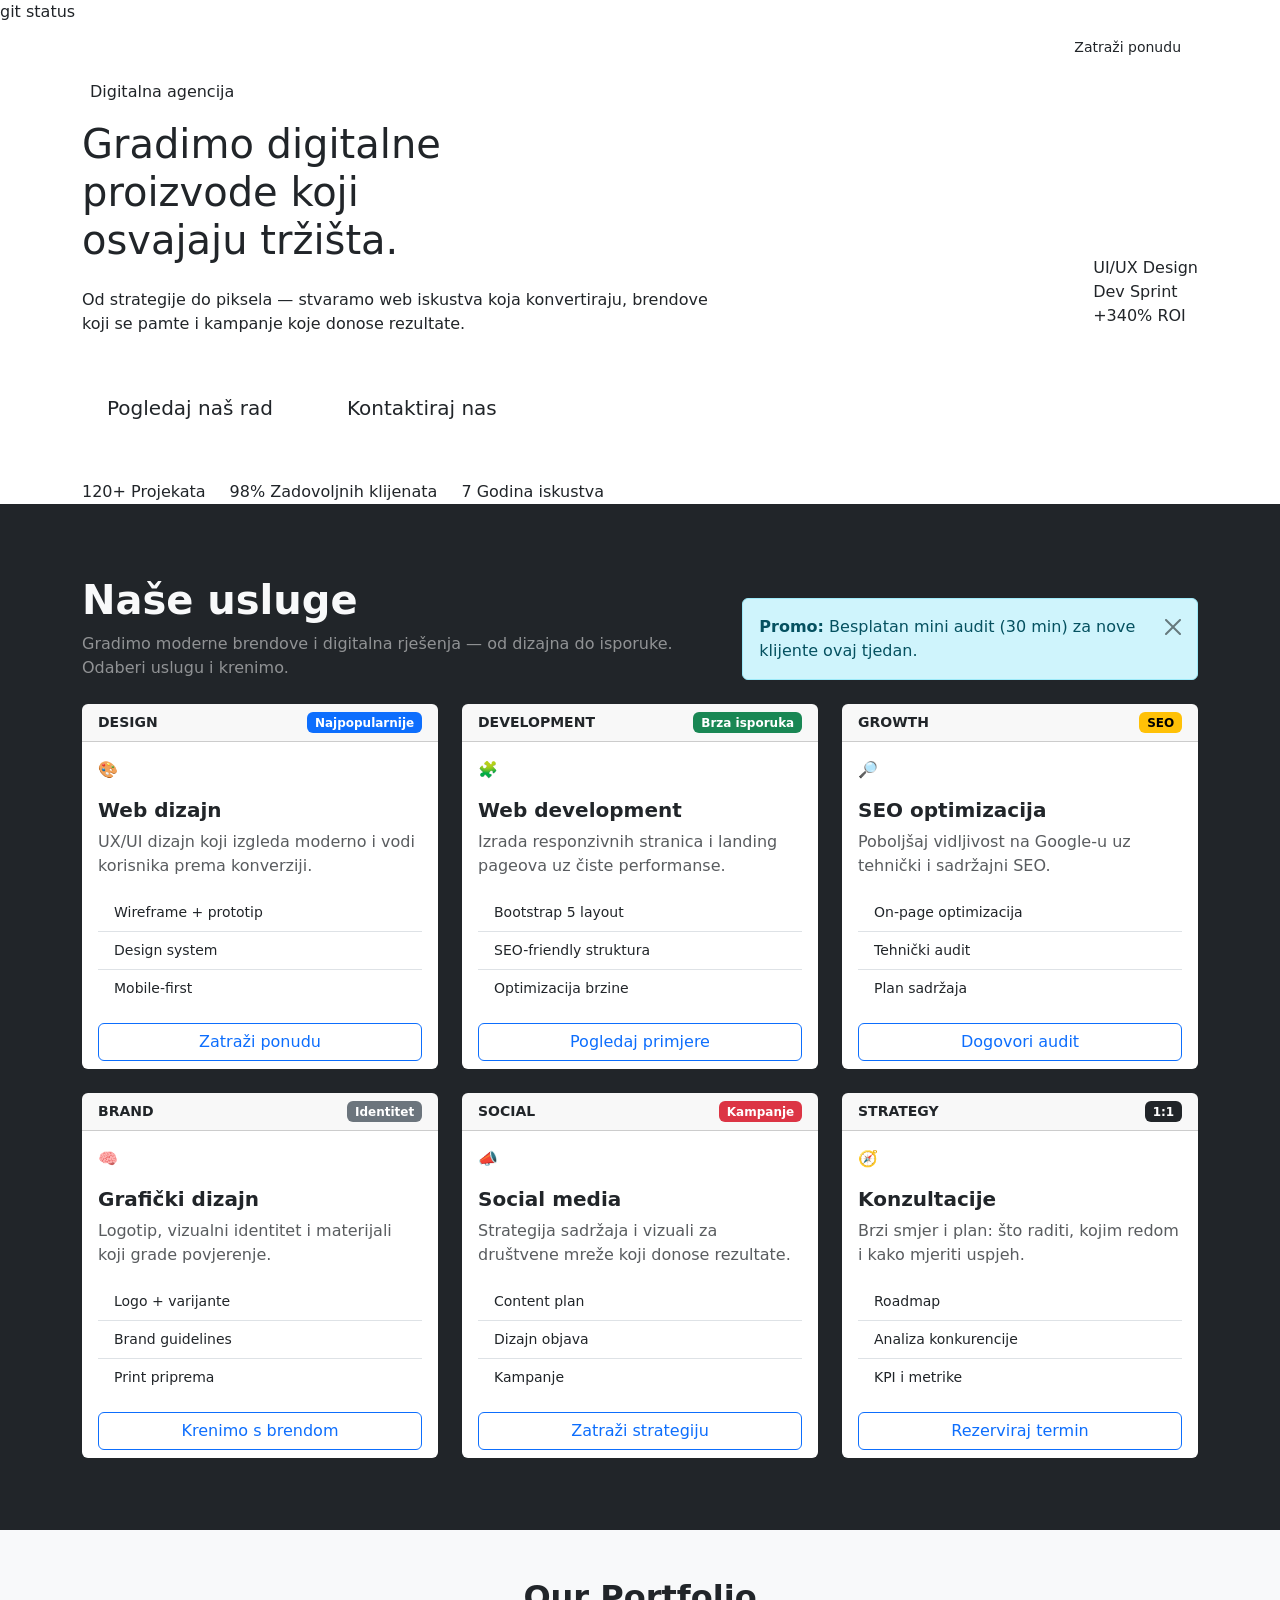
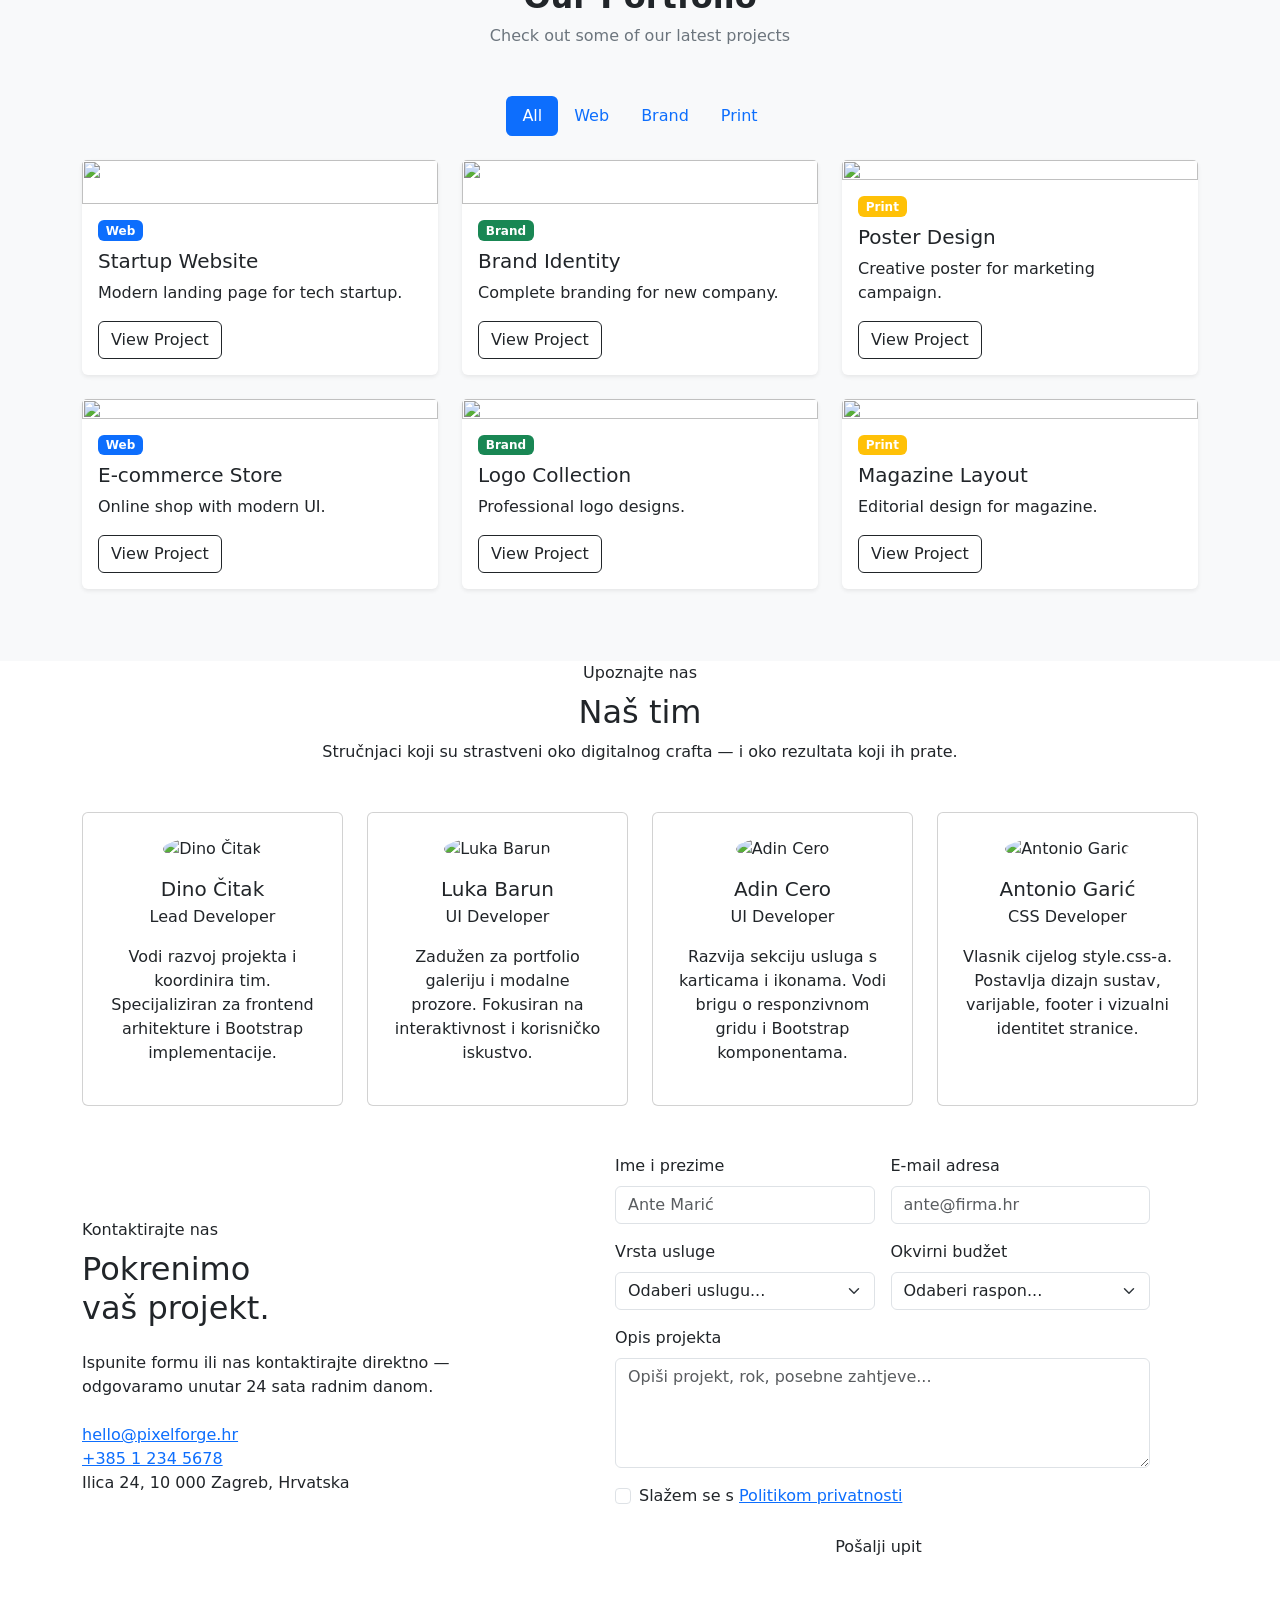
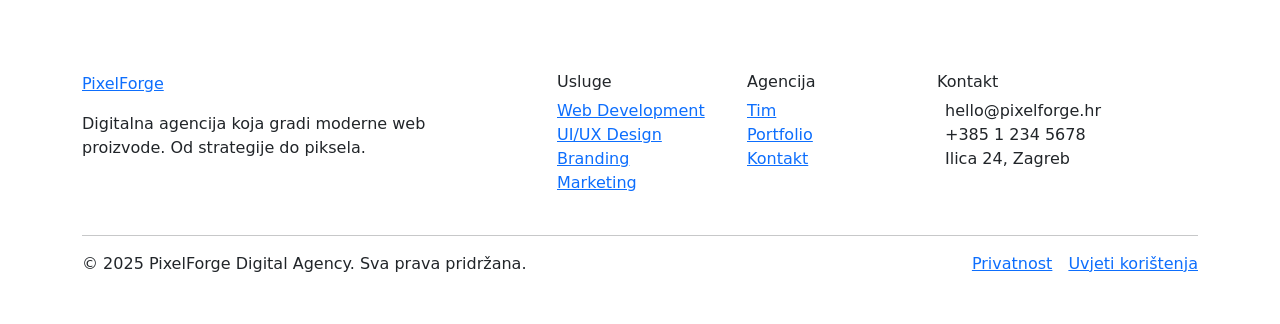
==== commit 8de79210: "Dodan footer u index.html" ====
--- a/index.html
+++ b/index.html
@@ -528,6 +528,61 @@
          FOOTER — radi: [CSS Dev]
          Branch: feature/css-footer
          ============================================ -->
+         <footer class="pf-footer py-5">
+    <div class="container">
+        <div class="row g-4 mb-4">
+            <div class="col-lg-4">
+                <a class="pf-brand d-inline-block mb-3" href="#">
+                    <span class="brand-pixel">Pixel</span><span class="brand-forge">Forge</span>
+                </a>
+                <p class="pf-footer-text">Digitalna agencija koja gradi moderne web proizvode. Od strategije do piksela.</p>
+                <div class="d-flex gap-3 mt-3">
+                    <a href="#" class="pf-social-link"><i class="bi bi-linkedin"></i></a>
+                    <a href="#" class="pf-social-link"><i class="bi bi-instagram"></i></a>
+                    <a href="#" class="pf-social-link"><i class="bi bi-twitter-x"></i></a>
+                </div>
+            </div>
+
+            <div class="col-6 col-lg-2 offset-lg-1">
+                <h6 class="pf-footer-heading">Usluge</h6>
+                <ul class="list-unstyled pf-footer-links">
+                    <li><a href="#usluge">Web Development</a></li>
+                    <li><a href="#usluge">UI/UX Design</a></li>
+                    <li><a href="#usluge">Branding</a></li>
+                    <li><a href="#usluge">Marketing</a></li>
+                </ul>
+            </div>
+
+            <div class="col-6 col-lg-2">
+                <h6 class="pf-footer-heading">Agencija</h6>
+                <ul class="list-unstyled pf-footer-links">
+                    <li><a href="#tim">Tim</a></li>
+                    <li><a href="#portfolio">Portfolio</a></li>
+                    <li><a href="#kontakt">Kontakt</a></li>
+                </ul>
+            </div>
+
+            <div class="col-lg-3">
+                <h6 class="pf-footer-heading">Kontakt</h6>
+                <ul class="list-unstyled pf-footer-links">
+                    <li><i class="bi bi-envelope me-2"></i>hello@pixelforge.hr</li>
+                    <li><i class="bi bi-telephone me-2"></i>+385 1 234 5678</li>
+                    <li><i class="bi bi-geo-alt me-2"></i>Ilica 24, Zagreb</li>
+                </ul>
+            </div>
+        </div>
+
+        <hr class="pf-footer-hr" />
+
+        <div class="d-flex flex-wrap justify-content-between align-items-center gap-2">
+            <p class="mb-0 pf-footer-copy">&copy; 2025 PixelForge Digital Agency. Sva prava pridržana.</p>
+            <div class="d-flex gap-3 pf-footer-legal">
+                <a href="#">Privatnost</a>
+                <a href="#">Uvjeti korištenja</a>
+            </div>
+        </div>
+    </div>
+</footer>
 
     <!-- TODO: Footer s logom, kratkim opisom agencije,
          navigacijskim linkovima u kolonama,
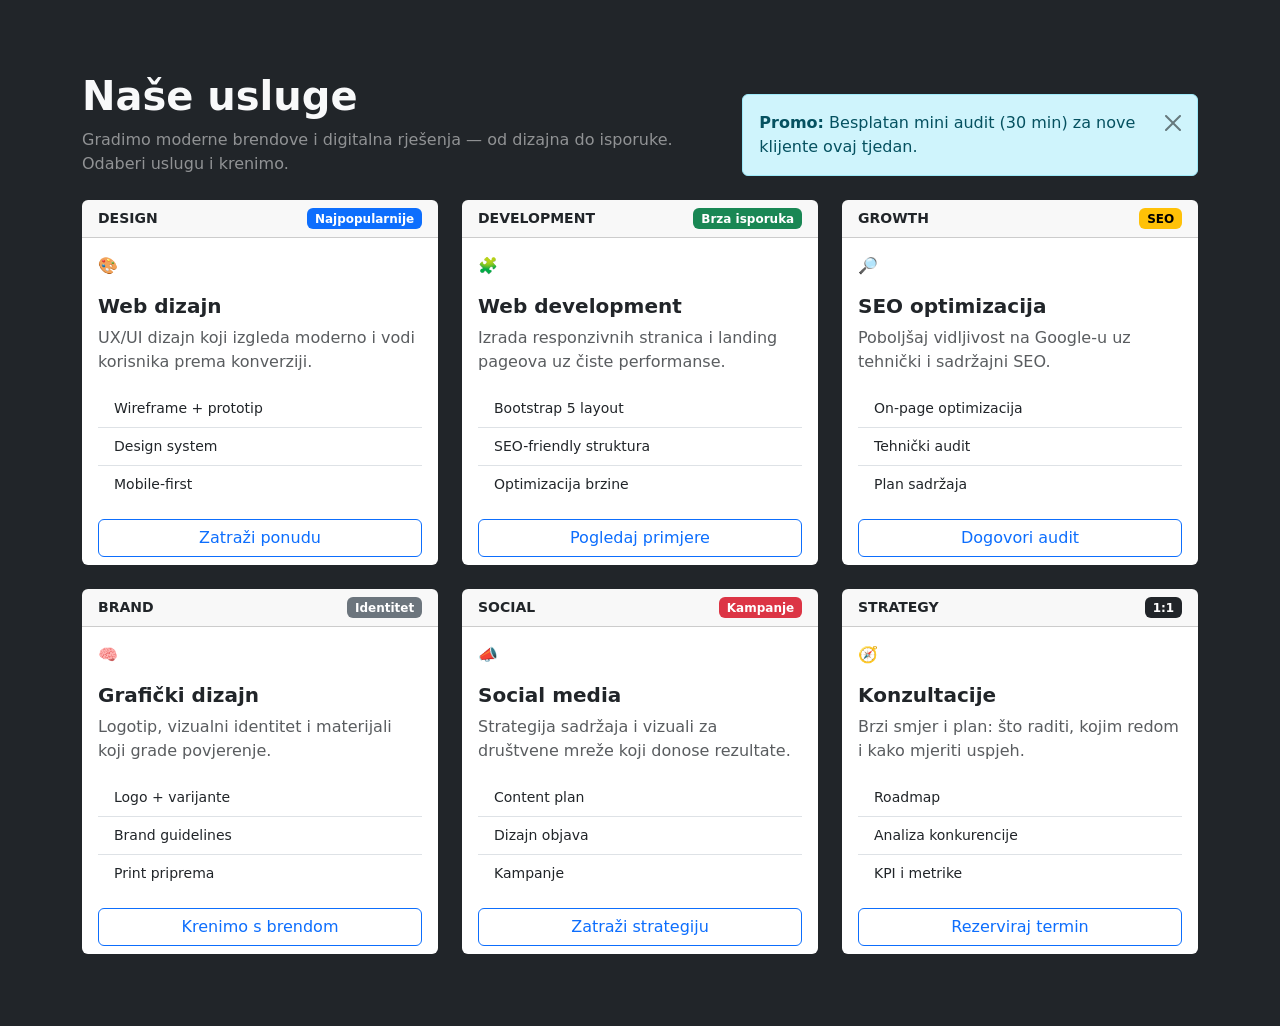
==== commit 6c195af1: "dodani kodovi" ====
--- a/index.html
+++ b/index.html
@@ -1,4 +1,4 @@
-    git status<!DOCTYPE html>
+<!DOCTYPE html>
 <html lang="hr">
 <head>
     <meta charset="UTF-8">
@@ -9,97 +9,7 @@
 </head>
 <body>
 
-    <!-- ============================================
-         NAVIGACIJA + HERO — radi: [Lead Dev]
-         Branch: feature/hero-navigacija
-         ============================================ -->
-    <nav class="navbar navbar-expand-lg navbar-dark pf-navbar sticky-top">
-        <div class="container">
-            <a class="navbar-brand pf-brand" href="#">
-                <span class="brand-pixel">Pixel</span><span class="brand-forge">Forge</span>
-            </a>
-
-            <button class="navbar-toggler border-0" type="button"
-                    data-bs-toggle="collapse" data-bs-target="#navbarMain"
-                    aria-controls="navbarMain" aria-expanded="false" aria-label="Otvori izbornik">
-                <span class="navbar-toggler-icon"></span>
-            </button>
-
-            <div class="collapse navbar-collapse" id="navbarMain">
-                <ul class="navbar-nav ms-auto gap-lg-2">
-                    <li class="nav-item"><a class="nav-link" href="#usluge">Usluge</a></li>
-                    <li class="nav-item"><a class="nav-link" href="#portfolio">Portfolio</a></li>
-                    <li class="nav-item"><a class="nav-link" href="#tim">Tim</a></li>
-                    <li class="nav-item"><a class="nav-link" href="#kontakt">Kontakt</a></li>
-                    <li class="nav-item ms-lg-2">
-                        <a class="btn pf-btn-accent btn-sm px-3" href="#kontakt">Zatraži ponudu</a>
-                    </li>
-                </ul>
-            </div>
-        </div>
-    </nav>
-
-    <section id="hero" class="pf-hero d-flex align-items-center">
-        <div class="pf-hero-bg"></div>
-        <div class="pf-hero-grid"></div>
-        <div class="container position-relative z-1">
-            <div class="row align-items-center">
-                <div class="col-lg-7">
-                    <span class="pf-eyebrow mb-3 d-inline-block">
-                        <i class="bi bi-arrow-right-circle-fill me-2"></i>Digitalna agencija
-                    </span>
-                    <h1 class="pf-hero-title mb-4">
-                        Gradimo digitalne<br />
-                        <span class="pf-accent-text">proizvode koji</span><br />
-                        osvajaju tržišta.
-                    </h1>
-                    <p class="pf-hero-sub mb-5">
-                        Od strategije do piksela — stvaramo web iskustva koja konvertiraju,
-                        brendove koji se pamte i kampanje koje donose rezultate.
-                    </p>
-                    <div class="d-flex flex-wrap gap-3">
-                        <a href="#portfolio" class="btn pf-btn-accent btn-lg px-4">
-                            Pogledaj naš rad <i class="bi bi-arrow-right ms-2"></i>
-                        </a>
-                        <a href="#kontakt" class="btn pf-btn-outline btn-lg px-4">Kontaktiraj nas</a>
-                    </div>
-                    <div class="pf-hero-stats d-flex gap-4 mt-5 flex-wrap">
-                        <div class="pf-stat">
-                            <span class="pf-stat-num">120+</span>
-                            <span class="pf-stat-label">Projekata</span>
-                        </div>
-                        <div class="pf-stat">
-                            <span class="pf-stat-num">98%</span>
-                            <span class="pf-stat-label">Zadovoljnih klijenata</span>
-                        </div>
-                        <div class="pf-stat">
-                            <span class="pf-stat-num">7</span>
-                            <span class="pf-stat-label">Godina iskustva</span>
-                        </div>
-                    </div>
-                </div>
-                <div class="col-lg-5 d-none d-lg-flex justify-content-end">
-                    <div class="pf-hero-visual">
-                        <div class="pf-floating-card pf-fc-1">
-                            <i class="bi bi-check2-circle text-success me-2"></i> UI/UX Design
-                        </div>
-                        <div class="pf-floating-card pf-fc-2">
-                            <i class="bi bi-lightning-charge text-warning me-2"></i> Dev Sprint
-                        </div>
-                        <div class="pf-floating-card pf-fc-3">
-                            <i class="bi bi-graph-up-arrow text-info me-2"></i> +340% ROI
-                        </div>
-                    </div>
-                </div>
-            </div>
-        </div>
-    </section>
-
-    <!-- ============================================
-         USLUGE — radi: [UI Dev 1]
-         Branch: feature/usluge
-         ============================================ -->
-    <section id="usluge" class="py-5 bg-dark text-light">
+     <section id="usluge" class="py-5 bg-dark text-light">
         <div class="container py-lg-4">
             <div class="row align-items-end g-3 mb-4">
                 <div class="col-lg-7">
@@ -259,429 +169,7 @@
         </div>
     </section>
 
-    <!-- ============================================
-         PORTFOLIO — radi: [UI Dev 2]
-         Branch: feature/portfolio
-         ============================================ -->
-    <section id="portfolio" class="py-5 bg-light">
-        <div class="container">
-
-            <div class="text-center mb-5">
-                <h2 class="fw-bold">Our Portfolio</h2>
-                <p class="text-secondary">Check out some of our latest projects</p>
-            </div>
-
-            <ul class="nav nav-pills justify-content-center mb-4">
-                <li class="nav-item"><a class="nav-link active">All</a></li>
-                <li class="nav-item"><a class="nav-link">Web</a></li>
-                <li class="nav-item"><a class="nav-link">Brand</a></li>
-                <li class="nav-item"><a class="nav-link">Print</a></li>
-            </ul>
-
-            <div class="row">
-                <div class="col-md-4 mb-4">
-                    <div class="card h-100 shadow-sm border-0">
-                        <img src="https://picsum.photos/seed/project1/600/400" class="card-img-top">
-                        <div class="card-body">
-                            <span class="badge bg-primary mb-2">Web</span>
-                            <h5 class="card-title">Startup Website</h5>
-                            <p class="card-text">Modern landing page for tech startup.</p>
-                            <button class="btn btn-outline-dark" data-bs-toggle="modal" data-bs-target="#portfolioModal1">
-                                View Project
-                            </button>
-                        </div>
-                    </div>
-                </div>
-                <div class="col-md-4 mb-4">
-                    <div class="card h-100 shadow-sm border-0">
-                        <img src="https://picsum.photos/seed/project2/600/400" class="card-img-top">
-                        <div class="card-body">
-                            <span class="badge bg-success mb-2">Brand</span>
-                            <h5 class="card-title">Brand Identity</h5>
-                            <p class="card-text">Complete branding for new company.</p>
-                            <button class="btn btn-outline-dark" data-bs-toggle="modal" data-bs-target="#portfolioModal2">
-                                View Project
-                            </button>
-                        </div>
-                    </div>
-                </div>
-                <div class="col-md-4 mb-4">
-                    <div class="card h-100 shadow-sm border-0">
-                        <img src="https://picsum.photos/seed/project3/600/400" class="card-img-top">
-                        <div class="card-body">
-                            <span class="badge bg-warning mb-2">Print</span>
-                            <h5 class="card-title">Poster Design</h5>
-                            <p class="card-text">Creative poster for marketing campaign.</p>
-                            <button class="btn btn-outline-dark" data-bs-toggle="modal" data-bs-target="#portfolioModal3">
-                                View Project
-                            </button>
-                        </div>
-                    </div>
-                </div>
-                <div class="col-md-4 mb-4">
-                    <div class="card h-100 shadow-sm border-0">
-                        <img src="https://picsum.photos/seed/project4/600/400" class="card-img-top">
-                        <div class="card-body">
-                            <span class="badge bg-primary mb-2">Web</span>
-                            <h5 class="card-title">E-commerce Store</h5>
-                            <p class="card-text">Online shop with modern UI.</p>
-                            <button class="btn btn-outline-dark" data-bs-toggle="modal" data-bs-target="#portfolioModal4">
-                                View Project
-                            </button>
-                        </div>
-                    </div>
-                </div>
-                <div class="col-md-4 mb-4">
-                    <div class="card h-100 shadow-sm border-0">
-                        <img src="https://picsum.photos/seed/project5/600/400" class="card-img-top">
-                        <div class="card-body">
-                            <span class="badge bg-success mb-2">Brand</span>
-                            <h5 class="card-title">Logo Collection</h5>
-                            <p class="card-text">Professional logo designs.</p>
-                            <button class="btn btn-outline-dark" data-bs-toggle="modal" data-bs-target="#portfolioModal5">
-                                View Project
-                            </button>
-                        </div>
-                    </div>
-                </div>
-                <div class="col-md-4 mb-4">
-                    <div class="card h-100 shadow-sm border-0">
-                        <img src="https://picsum.photos/seed/project6/600/400" class="card-img-top">
-                        <div class="card-body">
-                            <span class="badge bg-warning mb-2">Print</span>
-                            <h5 class="card-title">Magazine Layout</h5>
-                            <p class="card-text">Editorial design for magazine.</p>
-                            <button class="btn btn-outline-dark" data-bs-toggle="modal" data-bs-target="#portfolioModal6">
-                                View Project
-                            </button>
-                        </div>
-                    </div>
-                </div>
-            </div>
-        </div>
-    </section>
-
-    <!-- ============================================
-         TIM + KONTAKT — radi: [Lead Dev]
-         Branch: feature/tim-kontakt
-         ============================================ -->
-    <section id="tim" class="pf-section py-6">
-        <div class="container">
-            <div class="text-center mb-5">
-                <span class="pf-eyebrow">Upoznajte nas</span>
-                <h2 class="pf-section-title mt-2">Naš tim</h2>
-                <p class="pf-section-sub mx-auto">
-                    Stručnjaci koji su strastveni oko digitalnog crafta — i oko rezultata koji ih prate.
-                </p>
-            </div>
-
-            <div class="row g-4 justify-content-center">
-                <div class="col-sm-6 col-md-3">
-                    <div class="card pf-team-card text-center h-100">
-                        <div class="card-body p-4">
-                            <div class="pf-team-avatar mx-auto mb-3">
-                                <img src="https://picsum.photos/seed/dino/200/200" alt="Dino Čitak" class="rounded-circle" />
-                            </div>
-                            <h5 class="card-title mb-1">Dino Čitak</h5>
-                            <p class="pf-team-role mb-3">Lead Developer</p>
-                            <p class="card-text">Vodi razvoj projekta i koordinira tim. Specijaliziran za frontend arhitekture i Bootstrap implementacije.</p>
-                            <div class="pf-team-socials mt-3">
-                                <a href="#" class="pf-social-link"><i class="bi bi-linkedin"></i></a>
-                                <a href="#" class="pf-social-link"><i class="bi bi-github"></i></a>
-                            </div>
-                        </div>
-                    </div>
-                </div>
-                <div class="col-sm-6 col-md-3">
-                    <div class="card pf-team-card text-center h-100">
-                        <div class="card-body p-4">
-                            <div class="pf-team-avatar mx-auto mb-3">
-                                <img src="https://picsum.photos/seed/luka/200/200" alt="Luka Barun" class="rounded-circle" />
-                            </div>
-                            <h5 class="card-title mb-1">Luka Barun</h5>
-                            <p class="pf-team-role mb-3">UI Developer</p>
-                            <p class="card-text">Zadužen za portfolio galeriju i modalne prozore. Fokusiran na interaktivnost i korisničko iskustvo.</p>
-                            <div class="pf-team-socials mt-3">
-                                <a href="#" class="pf-social-link"><i class="bi bi-linkedin"></i></a>
-                                <a href="#" class="pf-social-link"><i class="bi bi-github"></i></a>
-                            </div>
-                        </div>
-                    </div>
-                </div>
-                <div class="col-sm-6 col-md-3">
-                    <div class="card pf-team-card text-center h-100">
-                        <div class="card-body p-4">
-                            <div class="pf-team-avatar mx-auto mb-3">
-                                <img src="https://picsum.photos/seed/adin/200/200" alt="Adin Cero" class="rounded-circle" />
-                            </div>
-                            <h5 class="card-title mb-1">Adin Cero</h5>
-                            <p class="pf-team-role mb-3">UI Developer</p>
-                            <p class="card-text">Razvija sekciju usluga s karticama i ikonama. Vodi brigu o responzivnom gridu i Bootstrap komponentama.</p>
-                            <div class="pf-team-socials mt-3">
-                                <a href="#" class="pf-social-link"><i class="bi bi-linkedin"></i></a>
-                                <a href="#" class="pf-social-link"><i class="bi bi-github"></i></a>
-                            </div>
-                        </div>
-                    </div>
-                </div>
-                <div class="col-sm-6 col-md-3">
-                    <div class="card pf-team-card text-center h-100">
-                        <div class="card-body p-4">
-                            <div class="pf-team-avatar mx-auto mb-3">
-                                <img src="https://picsum.photos/seed/antonio/200/200" alt="Antonio Garić" class="rounded-circle" />
-                            </div>
-                            <h5 class="card-title mb-1">Antonio Garić</h5>
-                            <p class="pf-team-role mb-3">CSS Developer</p>
-                            <p class="card-text">Vlasnik cijelog style.css-a. Postavlja dizajn sustav, varijable, footer i vizualni identitet stranice.</p>
-                            <div class="pf-team-socials mt-3">
-                                <a href="#" class="pf-social-link"><i class="bi bi-linkedin"></i></a>
-                                <a href="#" class="pf-social-link"><i class="bi bi-github"></i></a>
-                            </div>
-                        </div>
-                    </div>
-                </div>
-            </div>
-        </div>
-    </section>
-
-    <section id="kontakt" class="pf-section py-6">
-        <div class="container">
-            <div class="row align-items-center g-5">
-                <div class="col-lg-5">
-                    <span class="pf-eyebrow">Kontaktirajte nas</span>
-                    <h2 class="pf-section-title mt-2 mb-4">Pokrenimo<br />vaš projekt.</h2>
-                    <p class="mb-4">Ispunite formu ili nas kontaktirajte direktno — odgovaramo unutar 24 sata radnim danom.</p>
-                    <ul class="list-unstyled pf-contact-info">
-                        <li>
-                            <i class="bi bi-envelope-fill"></i>
-                            <a href="mailto:hello@pixelforge.hr">hello@pixelforge.hr</a>
-                        </li>
-                        <li>
-                            <i class="bi bi-telephone-fill"></i>
-                            <a href="tel:+38512345678">+385 1 234 5678</a>
-                        </li>
-                        <li>
-                            <i class="bi bi-geo-alt-fill"></i>
-                            <span>Ilica 24, 10 000 Zagreb, Hrvatska</span>
-                        </li>
-                    </ul>
-                </div>
-                <div class="col-lg-7">
-                    <div class="pf-contact-form-wrap p-4 p-md-5">
-                        <div class="row g-3">
-                            <div class="col-sm-6">
-                                <label for="ime" class="form-label pf-label">Ime i prezime</label>
-                                <input type="text" class="form-control pf-input" id="ime" placeholder="Ante Marić" />
-                            </div>
-                            <div class="col-sm-6">
-                                <label for="email" class="form-label pf-label">E-mail adresa</label>
-                                <input type="email" class="form-control pf-input" id="email" placeholder="ante@firma.hr" />
-                            </div>
-                            <div class="col-sm-6">
-                                <label for="usluga" class="form-label pf-label">Vrsta usluge</label>
-                                <select class="form-select pf-input" id="usluga">
-                                    <option value="" selected>Odaberi uslugu...</option>
-                                    <option>Web development</option>
-                                    <option>UI/UX Design</option>
-                                    <option>Brand Identity</option>
-                                    <option>Digital Marketing</option>
-                                    <option>Mobile App</option>
-                                    <option>Ostalo</option>
-                                </select>
-                            </div>
-                            <div class="col-sm-6">
-                                <label for="budzet" class="form-label pf-label">Okvirni budžet</label>
-                                <select class="form-select pf-input" id="budzet">
-                                    <option value="" selected>Odaberi raspon...</option>
-                                    <option>Do 2 000 €</option>
-                                    <option>2 000 – 5 000 €</option>
-                                    <option>5 000 – 15 000 €</option>
-                                    <option>15 000 € +</option>
-                                </select>
-                            </div>
-                            <div class="col-12">
-                                <label for="poruka" class="form-label pf-label">Opis projekta</label>
-                                <textarea class="form-control pf-input" id="poruka" rows="4"
-                                          placeholder="Opiši projekt, rok, posebne zahtjeve..."></textarea>
-                            </div>
-                            <div class="col-12">
-                                <div class="form-check">
-                                    <input class="form-check-input pf-check" type="checkbox" id="gdpr" />
-                                    <label class="form-check-label pf-label" for="gdpr">
-                                        Slažem se s <a href="#" class="pf-link">Politikom privatnosti</a>
-                                    </label>
-                                </div>
-                            </div>
-                            <div class="col-12 mt-2">
-                                <button type="submit" class="btn pf-btn-accent w-100 py-3">
-                                    Pošalji upit <i class="bi bi-arrow-right ms-2"></i>
-                                </button>
-                            </div>
-                        </div>
-                    </div>
-                </div>
-            </div>
-        </div>
-    </section>
-
-    <!-- ============================================
-         FOOTER — radi: [CSS Dev]
-         Branch: feature/css-footer
-         ============================================ -->
-         <footer class="pf-footer py-5">
-    <div class="container">
-        <div class="row g-4 mb-4">
-            <div class="col-lg-4">
-                <a class="pf-brand d-inline-block mb-3" href="#">
-                    <span class="brand-pixel">Pixel</span><span class="brand-forge">Forge</span>
-                </a>
-                <p class="pf-footer-text">Digitalna agencija koja gradi moderne web proizvode. Od strategije do piksela.</p>
-                <div class="d-flex gap-3 mt-3">
-                    <a href="#" class="pf-social-link"><i class="bi bi-linkedin"></i></a>
-                    <a href="#" class="pf-social-link"><i class="bi bi-instagram"></i></a>
-                    <a href="#" class="pf-social-link"><i class="bi bi-twitter-x"></i></a>
-                </div>
-            </div>
-
-            <div class="col-6 col-lg-2 offset-lg-1">
-                <h6 class="pf-footer-heading">Usluge</h6>
-                <ul class="list-unstyled pf-footer-links">
-                    <li><a href="#usluge">Web Development</a></li>
-                    <li><a href="#usluge">UI/UX Design</a></li>
-                    <li><a href="#usluge">Branding</a></li>
-                    <li><a href="#usluge">Marketing</a></li>
-                </ul>
-            </div>
-
-            <div class="col-6 col-lg-2">
-                <h6 class="pf-footer-heading">Agencija</h6>
-                <ul class="list-unstyled pf-footer-links">
-                    <li><a href="#tim">Tim</a></li>
-                    <li><a href="#portfolio">Portfolio</a></li>
-                    <li><a href="#kontakt">Kontakt</a></li>
-                </ul>
-            </div>
-
-            <div class="col-lg-3">
-                <h6 class="pf-footer-heading">Kontakt</h6>
-                <ul class="list-unstyled pf-footer-links">
-                    <li><i class="bi bi-envelope me-2"></i>hello@pixelforge.hr</li>
-                    <li><i class="bi bi-telephone me-2"></i>+385 1 234 5678</li>
-                    <li><i class="bi bi-geo-alt me-2"></i>Ilica 24, Zagreb</li>
-                </ul>
-            </div>
-        </div>
-
-        <hr class="pf-footer-hr" />
-
-        <div class="d-flex flex-wrap justify-content-between align-items-center gap-2">
-            <p class="mb-0 pf-footer-copy">&copy; 2025 PixelForge Digital Agency. Sva prava pridržana.</p>
-            <div class="d-flex gap-3 pf-footer-legal">
-                <a href="#">Privatnost</a>
-                <a href="#">Uvjeti korištenja</a>
-            </div>
-        </div>
-    </div>
-</footer>
-
-    <!-- TODO: Footer s logom, kratkim opisom agencije,
-         navigacijskim linkovima u kolonama,
-         social media ikonama (emoji ili tekst)
-         i copyright retkom. Tamna pozadina. -->
-
-
-    <!-- Portfolio modali -->
-    <div class="modal fade" id="portfolioModal1" tabindex="-1">
-        <div class="modal-dialog modal-lg modal-dialog-centered">
-            <div class="modal-content">
-                <div class="modal-header">
-                    <h5>Startup Website</h5>
-                    <button class="btn-close" data-bs-dismiss="modal"></button>
-                </div>
-                <div class="modal-body">
-                    <img src="https://picsum.photos/seed/project1/800/500" class="img-fluid mb-3">
-                    <p>Modern responsive website built for startup.</p>
-                </div>
-            </div>
-        </div>
-    </div>
-
-    <div class="modal fade" id="portfolioModal2" tabindex="-1">
-        <div class="modal-dialog modal-lg modal-dialog-centered">
-            <div class="modal-content">
-                <div class="modal-header">
-                    <h5>Brand Identity</h5>
-                    <button class="btn-close" data-bs-dismiss="modal"></button>
-                </div>
-                <div class="modal-body">
-                    <img src="https://picsum.photos/seed/project2/800/500" class="img-fluid mb-3">
-                    <p>Complete branding package.</p>
-                </div>
-            </div>
-        </div>
-    </div>
-
-    <div class="modal fade" id="portfolioModal3" tabindex="-1">
-        <div class="modal-dialog modal-lg modal-dialog-centered">
-            <div class="modal-content">
-                <div class="modal-header">
-                    <h5>Poster Design</h5>
-                    <button class="btn-close" data-bs-dismiss="modal"></button>
-                </div>
-                <div class="modal-body">
-                    <img src="https://picsum.photos/seed/project3/800/500" class="img-fluid mb-3">
-                    <p>Creative marketing poster.</p>
-                </div>
-            </div>
-        </div>
-    </div>
-
-    <div class="modal fade" id="portfolioModal4" tabindex="-1">
-        <div class="modal-dialog modal-lg modal-dialog-centered">
-            <div class="modal-content">
-                <div class="modal-header">
-                    <h5>E-commerce Store</h5>
-                    <button class="btn-close" data-bs-dismiss="modal"></button>
-                </div>
-                <div class="modal-body">
-                    <img src="https://picsum.photos/seed/project4/800/500" class="img-fluid mb-3">
-                    <p>Modern online shop design.</p>
-                </div>
-            </div>
-        </div>
-    </div>
-
-    <div class="modal fade" id="portfolioModal5" tabindex="-1">
-        <div class="modal-dialog modal-lg modal-dialog-centered">
-            <div class="modal-content">
-                <div class="modal-header">
-                    <h5>Logo Collection</h5>
-                    <button class="btn-close" data-bs-dismiss="modal"></button>
-                </div>
-                <div class="modal-body">
-                    <img src="https://picsum.photos/seed/project5/800/500" class="img-fluid mb-3">
-                    <p>Minimal logo designs.</p>
-                </div>
-            </div>
-        </div>
-    </div>
-
-    <div class="modal fade" id="portfolioModal6" tabindex="-1">
-        <div class="modal-dialog modal-lg modal-dialog-centered">
-            <div class="modal-content">
-                <div class="modal-header">
-                    <h5>Magazine Layout</h5>
-                    <button class="btn-close" data-bs-dismiss="modal"></button>
-                </div>
-                <div class="modal-body">
-                    <img src="https://picsum.photos/seed/project6/800/500" class="img-fluid mb-3">
-                    <p>Editorial layout design.</p>
-                </div>
-            </div>
-        </div>
-    </div>
-
     <script src="https://cdn.jsdelivr.net/npm/bootstrap@5.3.3/dist/js/bootstrap.bundle.min.js"></script>
     <script src="js/main.js"></script>
 </body>
-</html>
+</html>
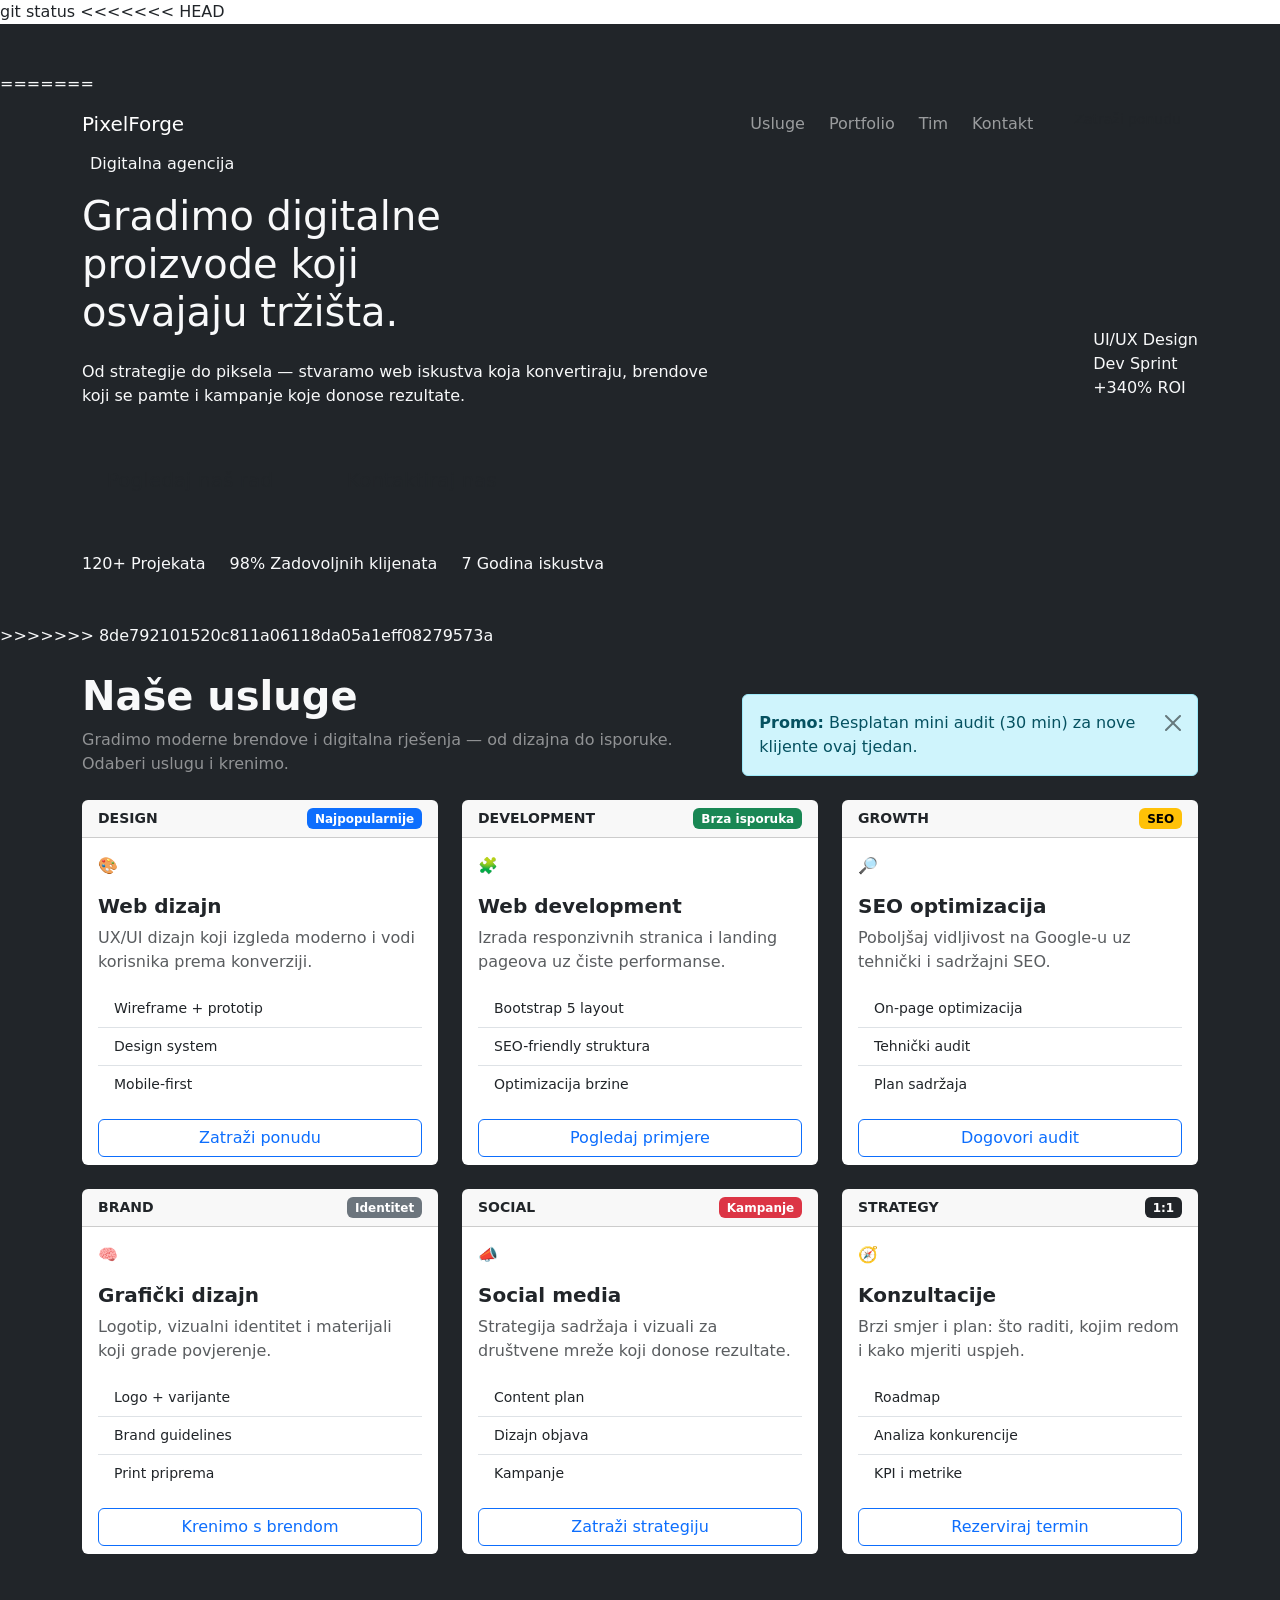
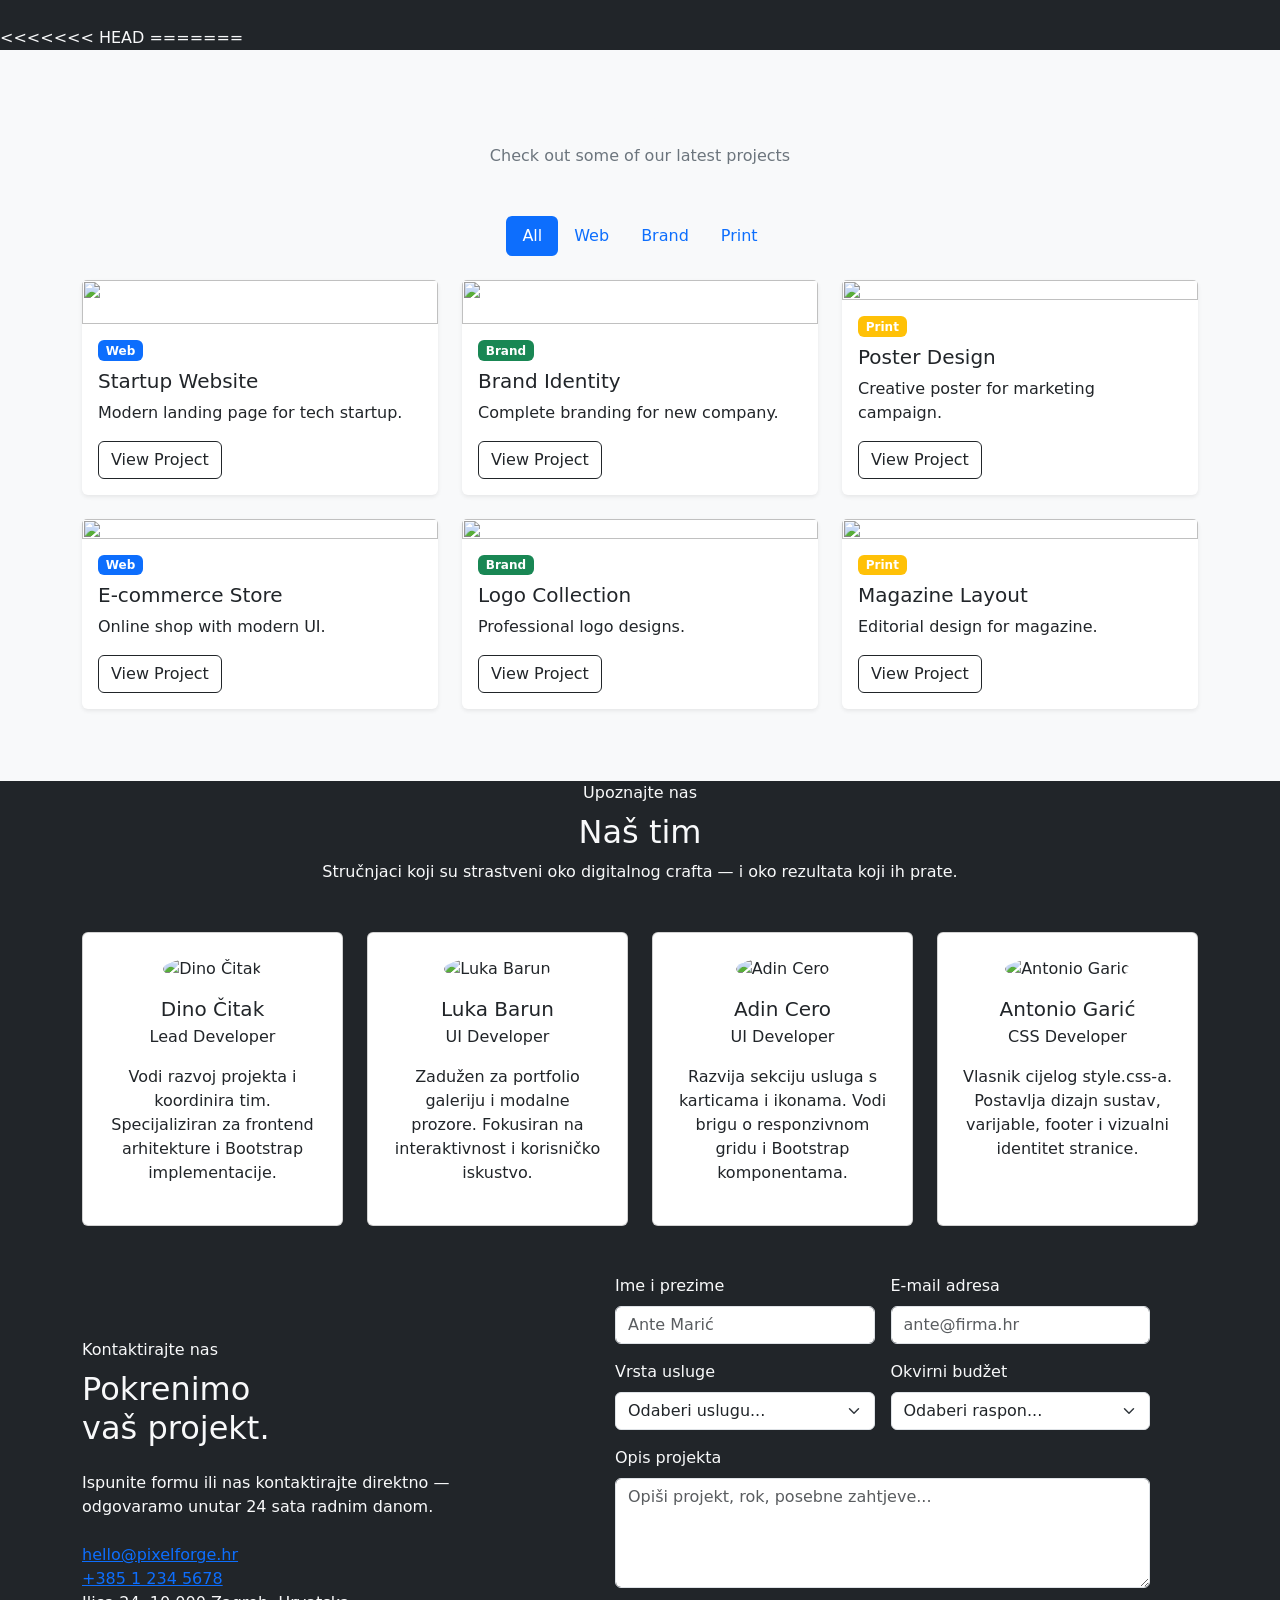
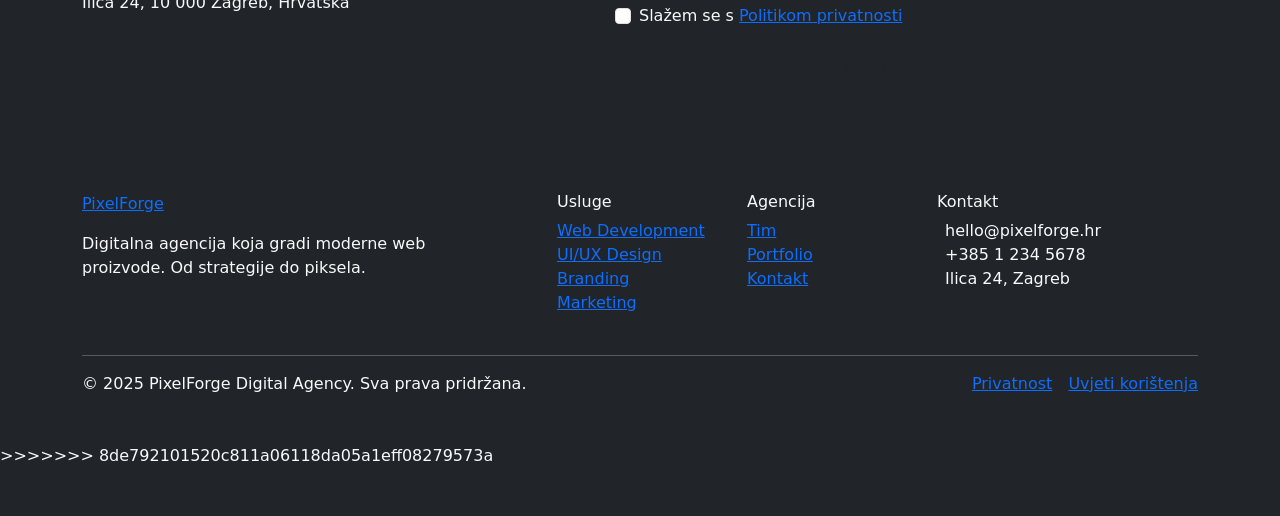
==== commit ca4b0104: "dodani kodovi" ====
--- a/index.html
+++ b/index.html
@@ -1,4 +1,4 @@
-<!DOCTYPE html>
+    git status<!DOCTYPE html>
 <html lang="hr">
 <head>
     <meta charset="UTF-8">
@@ -9,7 +9,101 @@
 </head>
 <body>
 
+<<<<<<< HEAD
      <section id="usluge" class="py-5 bg-dark text-light">
+=======
+    <!-- ============================================
+         NAVIGACIJA + HERO — radi: [Lead Dev]
+         Branch: feature/hero-navigacija
+         ============================================ -->
+    <nav class="navbar navbar-expand-lg navbar-dark pf-navbar sticky-top">
+        <div class="container">
+            <a class="navbar-brand pf-brand" href="#">
+                <span class="brand-pixel">Pixel</span><span class="brand-forge">Forge</span>
+            </a>
+
+            <button class="navbar-toggler border-0" type="button"
+                    data-bs-toggle="collapse" data-bs-target="#navbarMain"
+                    aria-controls="navbarMain" aria-expanded="false" aria-label="Otvori izbornik">
+                <span class="navbar-toggler-icon"></span>
+            </button>
+
+            <div class="collapse navbar-collapse" id="navbarMain">
+                <ul class="navbar-nav ms-auto gap-lg-2">
+                    <li class="nav-item"><a class="nav-link" href="#usluge">Usluge</a></li>
+                    <li class="nav-item"><a class="nav-link" href="#portfolio">Portfolio</a></li>
+                    <li class="nav-item"><a class="nav-link" href="#tim">Tim</a></li>
+                    <li class="nav-item"><a class="nav-link" href="#kontakt">Kontakt</a></li>
+                    <li class="nav-item ms-lg-2">
+                        <a class="btn pf-btn-accent btn-sm px-3" href="#kontakt">Zatraži ponudu</a>
+                    </li>
+                </ul>
+            </div>
+        </div>
+    </nav>
+
+    <section id="hero" class="pf-hero d-flex align-items-center">
+        <div class="pf-hero-bg"></div>
+        <div class="pf-hero-grid"></div>
+        <div class="container position-relative z-1">
+            <div class="row align-items-center">
+                <div class="col-lg-7">
+                    <span class="pf-eyebrow mb-3 d-inline-block">
+                        <i class="bi bi-arrow-right-circle-fill me-2"></i>Digitalna agencija
+                    </span>
+                    <h1 class="pf-hero-title mb-4">
+                        Gradimo digitalne<br />
+                        <span class="pf-accent-text">proizvode koji</span><br />
+                        osvajaju tržišta.
+                    </h1>
+                    <p class="pf-hero-sub mb-5">
+                        Od strategije do piksela — stvaramo web iskustva koja konvertiraju,
+                        brendove koji se pamte i kampanje koje donose rezultate.
+                    </p>
+                    <div class="d-flex flex-wrap gap-3">
+                        <a href="#portfolio" class="btn pf-btn-accent btn-lg px-4">
+                            Pogledaj naš rad <i class="bi bi-arrow-right ms-2"></i>
+                        </a>
+                        <a href="#kontakt" class="btn pf-btn-outline btn-lg px-4">Kontaktiraj nas</a>
+                    </div>
+                    <div class="pf-hero-stats d-flex gap-4 mt-5 flex-wrap">
+                        <div class="pf-stat">
+                            <span class="pf-stat-num">120+</span>
+                            <span class="pf-stat-label">Projekata</span>
+                        </div>
+                        <div class="pf-stat">
+                            <span class="pf-stat-num">98%</span>
+                            <span class="pf-stat-label">Zadovoljnih klijenata</span>
+                        </div>
+                        <div class="pf-stat">
+                            <span class="pf-stat-num">7</span>
+                            <span class="pf-stat-label">Godina iskustva</span>
+                        </div>
+                    </div>
+                </div>
+                <div class="col-lg-5 d-none d-lg-flex justify-content-end">
+                    <div class="pf-hero-visual">
+                        <div class="pf-floating-card pf-fc-1">
+                            <i class="bi bi-check2-circle text-success me-2"></i> UI/UX Design
+                        </div>
+                        <div class="pf-floating-card pf-fc-2">
+                            <i class="bi bi-lightning-charge text-warning me-2"></i> Dev Sprint
+                        </div>
+                        <div class="pf-floating-card pf-fc-3">
+                            <i class="bi bi-graph-up-arrow text-info me-2"></i> +340% ROI
+                        </div>
+                    </div>
+                </div>
+            </div>
+        </div>
+    </section>
+
+    <!-- ============================================
+         USLUGE — radi: [UI Dev 1]
+         Branch: feature/usluge
+         ============================================ -->
+    <section id="usluge" class="py-5 bg-dark text-light">
+>>>>>>> 8de792101520c811a06118da05a1eff08279573a
         <div class="container py-lg-4">
             <div class="row align-items-end g-3 mb-4">
                 <div class="col-lg-7">
@@ -168,6 +262,431 @@
             </div>
         </div>
     </section>
+<<<<<<< HEAD
+=======
+
+    <!-- ============================================
+         PORTFOLIO — radi: [UI Dev 2]
+         Branch: feature/portfolio
+         ============================================ -->
+    <section id="portfolio" class="py-5 bg-light">
+        <div class="container">
+
+            <div class="text-center mb-5">
+                <h2 class="fw-bold">Our Portfolio</h2>
+                <p class="text-secondary">Check out some of our latest projects</p>
+            </div>
+
+            <ul class="nav nav-pills justify-content-center mb-4">
+                <li class="nav-item"><a class="nav-link active">All</a></li>
+                <li class="nav-item"><a class="nav-link">Web</a></li>
+                <li class="nav-item"><a class="nav-link">Brand</a></li>
+                <li class="nav-item"><a class="nav-link">Print</a></li>
+            </ul>
+
+            <div class="row">
+                <div class="col-md-4 mb-4">
+                    <div class="card h-100 shadow-sm border-0">
+                        <img src="https://picsum.photos/seed/project1/600/400" class="card-img-top">
+                        <div class="card-body">
+                            <span class="badge bg-primary mb-2">Web</span>
+                            <h5 class="card-title">Startup Website</h5>
+                            <p class="card-text">Modern landing page for tech startup.</p>
+                            <button class="btn btn-outline-dark" data-bs-toggle="modal" data-bs-target="#portfolioModal1">
+                                View Project
+                            </button>
+                        </div>
+                    </div>
+                </div>
+                <div class="col-md-4 mb-4">
+                    <div class="card h-100 shadow-sm border-0">
+                        <img src="https://picsum.photos/seed/project2/600/400" class="card-img-top">
+                        <div class="card-body">
+                            <span class="badge bg-success mb-2">Brand</span>
+                            <h5 class="card-title">Brand Identity</h5>
+                            <p class="card-text">Complete branding for new company.</p>
+                            <button class="btn btn-outline-dark" data-bs-toggle="modal" data-bs-target="#portfolioModal2">
+                                View Project
+                            </button>
+                        </div>
+                    </div>
+                </div>
+                <div class="col-md-4 mb-4">
+                    <div class="card h-100 shadow-sm border-0">
+                        <img src="https://picsum.photos/seed/project3/600/400" class="card-img-top">
+                        <div class="card-body">
+                            <span class="badge bg-warning mb-2">Print</span>
+                            <h5 class="card-title">Poster Design</h5>
+                            <p class="card-text">Creative poster for marketing campaign.</p>
+                            <button class="btn btn-outline-dark" data-bs-toggle="modal" data-bs-target="#portfolioModal3">
+                                View Project
+                            </button>
+                        </div>
+                    </div>
+                </div>
+                <div class="col-md-4 mb-4">
+                    <div class="card h-100 shadow-sm border-0">
+                        <img src="https://picsum.photos/seed/project4/600/400" class="card-img-top">
+                        <div class="card-body">
+                            <span class="badge bg-primary mb-2">Web</span>
+                            <h5 class="card-title">E-commerce Store</h5>
+                            <p class="card-text">Online shop with modern UI.</p>
+                            <button class="btn btn-outline-dark" data-bs-toggle="modal" data-bs-target="#portfolioModal4">
+                                View Project
+                            </button>
+                        </div>
+                    </div>
+                </div>
+                <div class="col-md-4 mb-4">
+                    <div class="card h-100 shadow-sm border-0">
+                        <img src="https://picsum.photos/seed/project5/600/400" class="card-img-top">
+                        <div class="card-body">
+                            <span class="badge bg-success mb-2">Brand</span>
+                            <h5 class="card-title">Logo Collection</h5>
+                            <p class="card-text">Professional logo designs.</p>
+                            <button class="btn btn-outline-dark" data-bs-toggle="modal" data-bs-target="#portfolioModal5">
+                                View Project
+                            </button>
+                        </div>
+                    </div>
+                </div>
+                <div class="col-md-4 mb-4">
+                    <div class="card h-100 shadow-sm border-0">
+                        <img src="https://picsum.photos/seed/project6/600/400" class="card-img-top">
+                        <div class="card-body">
+                            <span class="badge bg-warning mb-2">Print</span>
+                            <h5 class="card-title">Magazine Layout</h5>
+                            <p class="card-text">Editorial design for magazine.</p>
+                            <button class="btn btn-outline-dark" data-bs-toggle="modal" data-bs-target="#portfolioModal6">
+                                View Project
+                            </button>
+                        </div>
+                    </div>
+                </div>
+            </div>
+        </div>
+    </section>
+
+    <!-- ============================================
+         TIM + KONTAKT — radi: [Lead Dev]
+         Branch: feature/tim-kontakt
+         ============================================ -->
+    <section id="tim" class="pf-section py-6">
+        <div class="container">
+            <div class="text-center mb-5">
+                <span class="pf-eyebrow">Upoznajte nas</span>
+                <h2 class="pf-section-title mt-2">Naš tim</h2>
+                <p class="pf-section-sub mx-auto">
+                    Stručnjaci koji su strastveni oko digitalnog crafta — i oko rezultata koji ih prate.
+                </p>
+            </div>
+
+            <div class="row g-4 justify-content-center">
+                <div class="col-sm-6 col-md-3">
+                    <div class="card pf-team-card text-center h-100">
+                        <div class="card-body p-4">
+                            <div class="pf-team-avatar mx-auto mb-3">
+                                <img src="https://picsum.photos/seed/dino/200/200" alt="Dino Čitak" class="rounded-circle" />
+                            </div>
+                            <h5 class="card-title mb-1">Dino Čitak</h5>
+                            <p class="pf-team-role mb-3">Lead Developer</p>
+                            <p class="card-text">Vodi razvoj projekta i koordinira tim. Specijaliziran za frontend arhitekture i Bootstrap implementacije.</p>
+                            <div class="pf-team-socials mt-3">
+                                <a href="#" class="pf-social-link"><i class="bi bi-linkedin"></i></a>
+                                <a href="#" class="pf-social-link"><i class="bi bi-github"></i></a>
+                            </div>
+                        </div>
+                    </div>
+                </div>
+                <div class="col-sm-6 col-md-3">
+                    <div class="card pf-team-card text-center h-100">
+                        <div class="card-body p-4">
+                            <div class="pf-team-avatar mx-auto mb-3">
+                                <img src="https://picsum.photos/seed/luka/200/200" alt="Luka Barun" class="rounded-circle" />
+                            </div>
+                            <h5 class="card-title mb-1">Luka Barun</h5>
+                            <p class="pf-team-role mb-3">UI Developer</p>
+                            <p class="card-text">Zadužen za portfolio galeriju i modalne prozore. Fokusiran na interaktivnost i korisničko iskustvo.</p>
+                            <div class="pf-team-socials mt-3">
+                                <a href="#" class="pf-social-link"><i class="bi bi-linkedin"></i></a>
+                                <a href="#" class="pf-social-link"><i class="bi bi-github"></i></a>
+                            </div>
+                        </div>
+                    </div>
+                </div>
+                <div class="col-sm-6 col-md-3">
+                    <div class="card pf-team-card text-center h-100">
+                        <div class="card-body p-4">
+                            <div class="pf-team-avatar mx-auto mb-3">
+                                <img src="https://picsum.photos/seed/adin/200/200" alt="Adin Cero" class="rounded-circle" />
+                            </div>
+                            <h5 class="card-title mb-1">Adin Cero</h5>
+                            <p class="pf-team-role mb-3">UI Developer</p>
+                            <p class="card-text">Razvija sekciju usluga s karticama i ikonama. Vodi brigu o responzivnom gridu i Bootstrap komponentama.</p>
+                            <div class="pf-team-socials mt-3">
+                                <a href="#" class="pf-social-link"><i class="bi bi-linkedin"></i></a>
+                                <a href="#" class="pf-social-link"><i class="bi bi-github"></i></a>
+                            </div>
+                        </div>
+                    </div>
+                </div>
+                <div class="col-sm-6 col-md-3">
+                    <div class="card pf-team-card text-center h-100">
+                        <div class="card-body p-4">
+                            <div class="pf-team-avatar mx-auto mb-3">
+                                <img src="https://picsum.photos/seed/antonio/200/200" alt="Antonio Garić" class="rounded-circle" />
+                            </div>
+                            <h5 class="card-title mb-1">Antonio Garić</h5>
+                            <p class="pf-team-role mb-3">CSS Developer</p>
+                            <p class="card-text">Vlasnik cijelog style.css-a. Postavlja dizajn sustav, varijable, footer i vizualni identitet stranice.</p>
+                            <div class="pf-team-socials mt-3">
+                                <a href="#" class="pf-social-link"><i class="bi bi-linkedin"></i></a>
+                                <a href="#" class="pf-social-link"><i class="bi bi-github"></i></a>
+                            </div>
+                        </div>
+                    </div>
+                </div>
+            </div>
+        </div>
+    </section>
+
+    <section id="kontakt" class="pf-section py-6">
+        <div class="container">
+            <div class="row align-items-center g-5">
+                <div class="col-lg-5">
+                    <span class="pf-eyebrow">Kontaktirajte nas</span>
+                    <h2 class="pf-section-title mt-2 mb-4">Pokrenimo<br />vaš projekt.</h2>
+                    <p class="mb-4">Ispunite formu ili nas kontaktirajte direktno — odgovaramo unutar 24 sata radnim danom.</p>
+                    <ul class="list-unstyled pf-contact-info">
+                        <li>
+                            <i class="bi bi-envelope-fill"></i>
+                            <a href="mailto:hello@pixelforge.hr">hello@pixelforge.hr</a>
+                        </li>
+                        <li>
+                            <i class="bi bi-telephone-fill"></i>
+                            <a href="tel:+38512345678">+385 1 234 5678</a>
+                        </li>
+                        <li>
+                            <i class="bi bi-geo-alt-fill"></i>
+                            <span>Ilica 24, 10 000 Zagreb, Hrvatska</span>
+                        </li>
+                    </ul>
+                </div>
+                <div class="col-lg-7">
+                    <div class="pf-contact-form-wrap p-4 p-md-5">
+                        <div class="row g-3">
+                            <div class="col-sm-6">
+                                <label for="ime" class="form-label pf-label">Ime i prezime</label>
+                                <input type="text" class="form-control pf-input" id="ime" placeholder="Ante Marić" />
+                            </div>
+                            <div class="col-sm-6">
+                                <label for="email" class="form-label pf-label">E-mail adresa</label>
+                                <input type="email" class="form-control pf-input" id="email" placeholder="ante@firma.hr" />
+                            </div>
+                            <div class="col-sm-6">
+                                <label for="usluga" class="form-label pf-label">Vrsta usluge</label>
+                                <select class="form-select pf-input" id="usluga">
+                                    <option value="" selected>Odaberi uslugu...</option>
+                                    <option>Web development</option>
+                                    <option>UI/UX Design</option>
+                                    <option>Brand Identity</option>
+                                    <option>Digital Marketing</option>
+                                    <option>Mobile App</option>
+                                    <option>Ostalo</option>
+                                </select>
+                            </div>
+                            <div class="col-sm-6">
+                                <label for="budzet" class="form-label pf-label">Okvirni budžet</label>
+                                <select class="form-select pf-input" id="budzet">
+                                    <option value="" selected>Odaberi raspon...</option>
+                                    <option>Do 2 000 €</option>
+                                    <option>2 000 – 5 000 €</option>
+                                    <option>5 000 – 15 000 €</option>
+                                    <option>15 000 € +</option>
+                                </select>
+                            </div>
+                            <div class="col-12">
+                                <label for="poruka" class="form-label pf-label">Opis projekta</label>
+                                <textarea class="form-control pf-input" id="poruka" rows="4"
+                                          placeholder="Opiši projekt, rok, posebne zahtjeve..."></textarea>
+                            </div>
+                            <div class="col-12">
+                                <div class="form-check">
+                                    <input class="form-check-input pf-check" type="checkbox" id="gdpr" />
+                                    <label class="form-check-label pf-label" for="gdpr">
+                                        Slažem se s <a href="#" class="pf-link">Politikom privatnosti</a>
+                                    </label>
+                                </div>
+                            </div>
+                            <div class="col-12 mt-2">
+                                <button type="submit" class="btn pf-btn-accent w-100 py-3">
+                                    Pošalji upit <i class="bi bi-arrow-right ms-2"></i>
+                                </button>
+                            </div>
+                        </div>
+                    </div>
+                </div>
+            </div>
+        </div>
+    </section>
+
+    <!-- ============================================
+         FOOTER — radi: [CSS Dev]
+         Branch: feature/css-footer
+         ============================================ -->
+         <footer class="pf-footer py-5">
+    <div class="container">
+        <div class="row g-4 mb-4">
+            <div class="col-lg-4">
+                <a class="pf-brand d-inline-block mb-3" href="#">
+                    <span class="brand-pixel">Pixel</span><span class="brand-forge">Forge</span>
+                </a>
+                <p class="pf-footer-text">Digitalna agencija koja gradi moderne web proizvode. Od strategije do piksela.</p>
+                <div class="d-flex gap-3 mt-3">
+                    <a href="#" class="pf-social-link"><i class="bi bi-linkedin"></i></a>
+                    <a href="#" class="pf-social-link"><i class="bi bi-instagram"></i></a>
+                    <a href="#" class="pf-social-link"><i class="bi bi-twitter-x"></i></a>
+                </div>
+            </div>
+
+            <div class="col-6 col-lg-2 offset-lg-1">
+                <h6 class="pf-footer-heading">Usluge</h6>
+                <ul class="list-unstyled pf-footer-links">
+                    <li><a href="#usluge">Web Development</a></li>
+                    <li><a href="#usluge">UI/UX Design</a></li>
+                    <li><a href="#usluge">Branding</a></li>
+                    <li><a href="#usluge">Marketing</a></li>
+                </ul>
+            </div>
+
+            <div class="col-6 col-lg-2">
+                <h6 class="pf-footer-heading">Agencija</h6>
+                <ul class="list-unstyled pf-footer-links">
+                    <li><a href="#tim">Tim</a></li>
+                    <li><a href="#portfolio">Portfolio</a></li>
+                    <li><a href="#kontakt">Kontakt</a></li>
+                </ul>
+            </div>
+
+            <div class="col-lg-3">
+                <h6 class="pf-footer-heading">Kontakt</h6>
+                <ul class="list-unstyled pf-footer-links">
+                    <li><i class="bi bi-envelope me-2"></i>hello@pixelforge.hr</li>
+                    <li><i class="bi bi-telephone me-2"></i>+385 1 234 5678</li>
+                    <li><i class="bi bi-geo-alt me-2"></i>Ilica 24, Zagreb</li>
+                </ul>
+            </div>
+        </div>
+
+        <hr class="pf-footer-hr" />
+
+        <div class="d-flex flex-wrap justify-content-between align-items-center gap-2">
+            <p class="mb-0 pf-footer-copy">&copy; 2025 PixelForge Digital Agency. Sva prava pridržana.</p>
+            <div class="d-flex gap-3 pf-footer-legal">
+                <a href="#">Privatnost</a>
+                <a href="#">Uvjeti korištenja</a>
+            </div>
+        </div>
+    </div>
+</footer>
+
+    <!-- TODO: Footer s logom, kratkim opisom agencije,
+         navigacijskim linkovima u kolonama,
+         social media ikonama (emoji ili tekst)
+         i copyright retkom. Tamna pozadina. -->
+
+
+    <!-- Portfolio modali -->
+    <div class="modal fade" id="portfolioModal1" tabindex="-1">
+        <div class="modal-dialog modal-lg modal-dialog-centered">
+            <div class="modal-content">
+                <div class="modal-header">
+                    <h5>Startup Website</h5>
+                    <button class="btn-close" data-bs-dismiss="modal"></button>
+                </div>
+                <div class="modal-body">
+                    <img src="https://picsum.photos/seed/project1/800/500" class="img-fluid mb-3">
+                    <p>Modern responsive website built for startup.</p>
+                </div>
+            </div>
+        </div>
+    </div>
+
+    <div class="modal fade" id="portfolioModal2" tabindex="-1">
+        <div class="modal-dialog modal-lg modal-dialog-centered">
+            <div class="modal-content">
+                <div class="modal-header">
+                    <h5>Brand Identity</h5>
+                    <button class="btn-close" data-bs-dismiss="modal"></button>
+                </div>
+                <div class="modal-body">
+                    <img src="https://picsum.photos/seed/project2/800/500" class="img-fluid mb-3">
+                    <p>Complete branding package.</p>
+                </div>
+            </div>
+        </div>
+    </div>
+
+    <div class="modal fade" id="portfolioModal3" tabindex="-1">
+        <div class="modal-dialog modal-lg modal-dialog-centered">
+            <div class="modal-content">
+                <div class="modal-header">
+                    <h5>Poster Design</h5>
+                    <button class="btn-close" data-bs-dismiss="modal"></button>
+                </div>
+                <div class="modal-body">
+                    <img src="https://picsum.photos/seed/project3/800/500" class="img-fluid mb-3">
+                    <p>Creative marketing poster.</p>
+                </div>
+            </div>
+        </div>
+    </div>
+
+    <div class="modal fade" id="portfolioModal4" tabindex="-1">
+        <div class="modal-dialog modal-lg modal-dialog-centered">
+            <div class="modal-content">
+                <div class="modal-header">
+                    <h5>E-commerce Store</h5>
+                    <button class="btn-close" data-bs-dismiss="modal"></button>
+                </div>
+                <div class="modal-body">
+                    <img src="https://picsum.photos/seed/project4/800/500" class="img-fluid mb-3">
+                    <p>Modern online shop design.</p>
+                </div>
+            </div>
+        </div>
+    </div>
+
+    <div class="modal fade" id="portfolioModal5" tabindex="-1">
+        <div class="modal-dialog modal-lg modal-dialog-centered">
+            <div class="modal-content">
+                <div class="modal-header">
+                    <h5>Logo Collection</h5>
+                    <button class="btn-close" data-bs-dismiss="modal"></button>
+                </div>
+                <div class="modal-body">
+                    <img src="https://picsum.photos/seed/project5/800/500" class="img-fluid mb-3">
+                    <p>Minimal logo designs.</p>
+                </div>
+            </div>
+        </div>
+    </div>
+
+    <div class="modal fade" id="portfolioModal6" tabindex="-1">
+        <div class="modal-dialog modal-lg modal-dialog-centered">
+            <div class="modal-content">
+                <div class="modal-header">
+                    <h5>Magazine Layout</h5>
+                    <button class="btn-close" data-bs-dismiss="modal"></button>
+                </div>
+                <div class="modal-body">
+                    <img src="https://picsum.photos/seed/project6/800/500" class="img-fluid mb-3">
+                    <p>Editorial layout design.</p>
+                </div>
+            </div>
+        </div>
+    </div>
+>>>>>>> 8de792101520c811a06118da05a1eff08279573a
 
     <script src="https://cdn.jsdelivr.net/npm/bootstrap@5.3.3/dist/js/bootstrap.bundle.min.js"></script>
     <script src="js/main.js"></script>
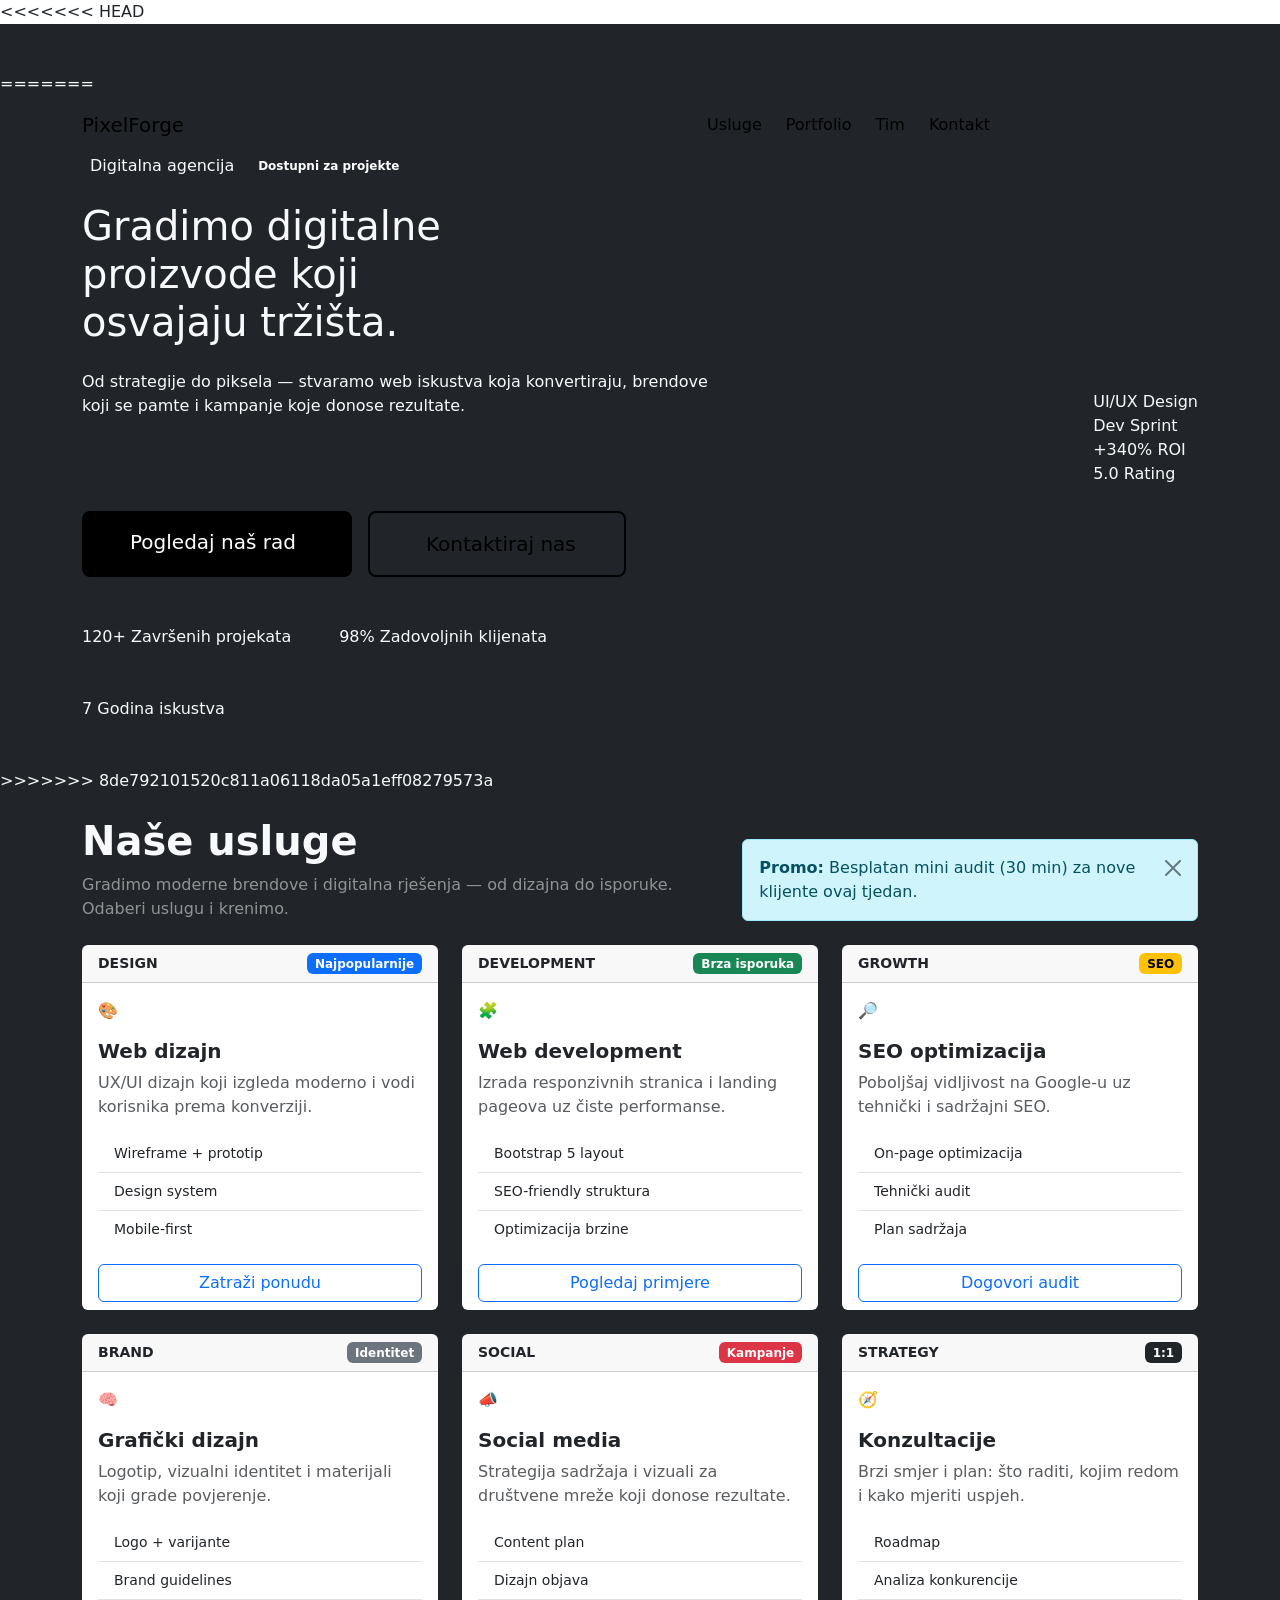
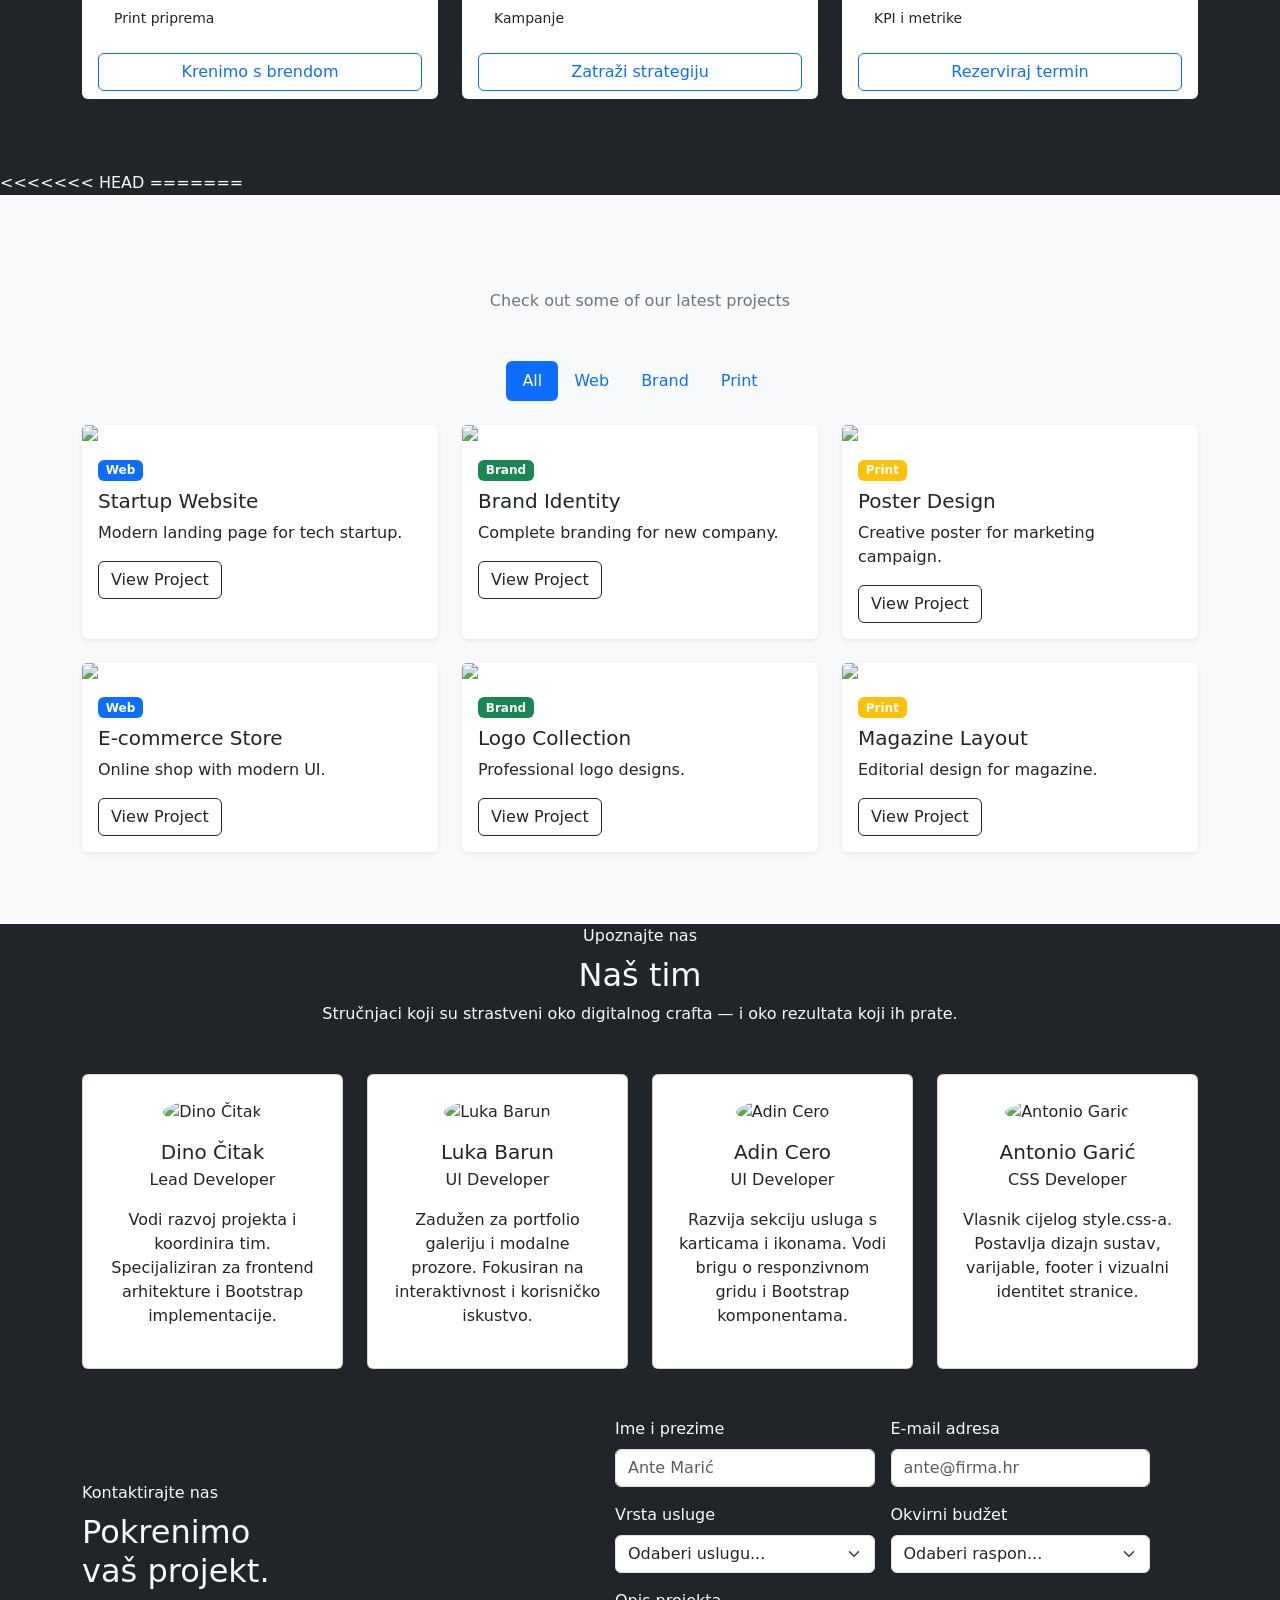
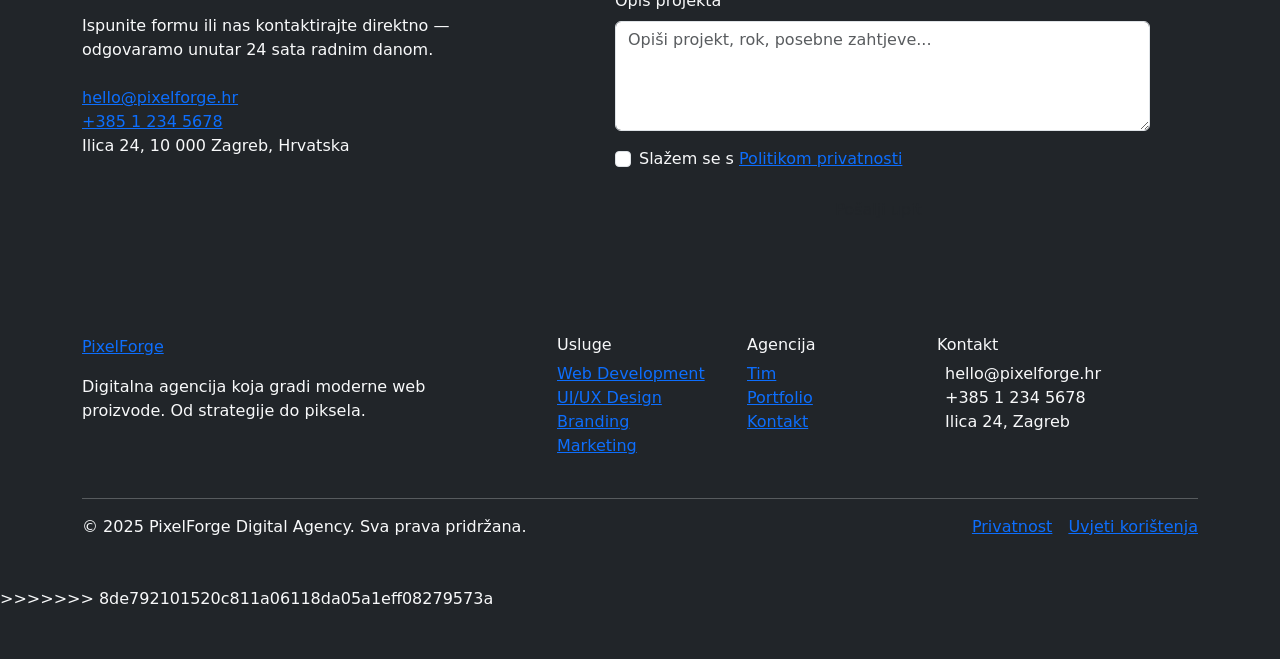
==== commit e89a5630: "Promjena boje linkova u navbaru i gumba u hero sekciji" ====
--- a/index.html
+++ b/index.html
@@ -1,4 +1,4 @@
-    git status<!DOCTYPE html>
+<!DOCTYPE html>
 <html lang="hr">
 <head>
     <meta charset="UTF-8">
@@ -17,87 +17,117 @@
          Branch: feature/hero-navigacija
          ============================================ -->
     <nav class="navbar navbar-expand-lg navbar-dark pf-navbar sticky-top">
-        <div class="container">
-            <a class="navbar-brand pf-brand" href="#">
-                <span class="brand-pixel">Pixel</span><span class="brand-forge">Forge</span>
-            </a>
-
-            <button class="navbar-toggler border-0" type="button"
-                    data-bs-toggle="collapse" data-bs-target="#navbarMain"
-                    aria-controls="navbarMain" aria-expanded="false" aria-label="Otvori izbornik">
-                <span class="navbar-toggler-icon"></span>
-            </button>
-
-            <div class="collapse navbar-collapse" id="navbarMain">
-                <ul class="navbar-nav ms-auto gap-lg-2">
-                    <li class="nav-item"><a class="nav-link" href="#usluge">Usluge</a></li>
-                    <li class="nav-item"><a class="nav-link" href="#portfolio">Portfolio</a></li>
-                    <li class="nav-item"><a class="nav-link" href="#tim">Tim</a></li>
-                    <li class="nav-item"><a class="nav-link" href="#kontakt">Kontakt</a></li>
-                    <li class="nav-item ms-lg-2">
-                        <a class="btn pf-btn-accent btn-sm px-3" href="#kontakt">Zatraži ponudu</a>
-                    </li>
-                </ul>
-            </div>
-        </div>
-    </nav>
-
-    <section id="hero" class="pf-hero d-flex align-items-center">
-        <div class="pf-hero-bg"></div>
-        <div class="pf-hero-grid"></div>
-        <div class="container position-relative z-1">
-            <div class="row align-items-center">
-                <div class="col-lg-7">
-                    <span class="pf-eyebrow mb-3 d-inline-block">
+    <div class="container">
+        <a class="navbar-brand pf-brand" href="#">
+            <span class="brand-pixel" style="color: #000;">Pixel</span><span class="brand-forge" style="color: #000;">Forge</span>
+        </a>
+
+        <button class="navbar-toggler border-0" type="button"
+                data-bs-toggle="collapse" data-bs-target="#navbarMain"
+                aria-controls="navbarMain" aria-expanded="false" aria-label="Otvori izbornik">
+            <span class="navbar-toggler-icon"></span>
+        </button>
+
+        <div class="collapse navbar-collapse" id="navbarMain">
+            <ul class="navbar-nav ms-auto gap-lg-2 align-items-lg-center">
+                <li class="nav-item"><a class="nav-link" href="#usluge" style="color: #000 !important;">Usluge</a></li>
+                <li class="nav-item"><a class="nav-link" href="#portfolio" style="color: #000 !important;">Portfolio</a></li>
+                <li class="nav-item"><a class="nav-link" href="#tim" style="color: #000 !important;">Tim</a></li>
+                <li class="nav-item"><a class="nav-link" href="#kontakt" style="color: #000 !important;">Kontakt</a></li>
+                <li class="nav-item ms-lg-3">
+                    <a class="btn pf-btn-accent px-4 py-2" href="#kontakt">
+                        Zatraži ponudu <i class="bi bi-arrow-right ms-1"></i>
+                    </a>
+                </li>
+            </ul>
+        </div>
+    </div>
+</nav>
+
+<section id="hero" class="pf-hero d-flex align-items-center">
+    <div class="pf-hero-bg"></div>
+    <div class="pf-hero-grid"></div>
+    <div class="container position-relative z-1">
+        <div class="row align-items-center">
+            <div class="col-lg-7">
+
+                <div class="d-flex align-items-center gap-2 mb-4">
+                    <span class="pf-eyebrow">
                         <i class="bi bi-arrow-right-circle-fill me-2"></i>Digitalna agencija
                     </span>
-                    <h1 class="pf-hero-title mb-4">
-                        Gradimo digitalne<br />
-                        <span class="pf-accent-text">proizvode koji</span><br />
-                        osvajaju tržišta.
-                    </h1>
-                    <p class="pf-hero-sub mb-5">
-                        Od strategije do piksela — stvaramo web iskustva koja konvertiraju,
-                        brendove koji se pamte i kampanje koje donose rezultate.
-                    </p>
-                    <div class="d-flex flex-wrap gap-3">
-                        <a href="#portfolio" class="btn pf-btn-accent btn-lg px-4">
-                            Pogledaj naš rad <i class="bi bi-arrow-right ms-2"></i>
-                        </a>
-                        <a href="#kontakt" class="btn pf-btn-outline btn-lg px-4">Kontaktiraj nas</a>
-                    </div>
-                    <div class="pf-hero-stats d-flex gap-4 mt-5 flex-wrap">
-                        <div class="pf-stat">
-                            <span class="pf-stat-num">120+</span>
-                            <span class="pf-stat-label">Projekata</span>
-                        </div>
-                        <div class="pf-stat">
-                            <span class="pf-stat-num">98%</span>
-                            <span class="pf-stat-label">Zadovoljnih klijenata</span>
-                        </div>
-                        <div class="pf-stat">
-                            <span class="pf-stat-num">7</span>
-                            <span class="pf-stat-label">Godina iskustva</span>
-                        </div>
-                    </div>
-                </div>
-                <div class="col-lg-5 d-none d-lg-flex justify-content-end">
-                    <div class="pf-hero-visual">
-                        <div class="pf-floating-card pf-fc-1">
-                            <i class="bi bi-check2-circle text-success me-2"></i> UI/UX Design
-                        </div>
-                        <div class="pf-floating-card pf-fc-2">
-                            <i class="bi bi-lightning-charge text-warning me-2"></i> Dev Sprint
-                        </div>
-                        <div class="pf-floating-card pf-fc-3">
-                            <i class="bi bi-graph-up-arrow text-info me-2"></i> +340% ROI
-                        </div>
-                    </div>
-                </div>
-            </div>
-        </div>
-    </section>
-
+                    <span class="badge pf-badge ms-2">Dostupni za projekte</span>
+                </div>
+
+                <h1 class="pf-hero-title mb-4">
+                    Gradimo digitalne<br />
+                    <span class="pf-accent-text">proizvode koji</span><br />
+                    osvajaju tržišta.
+                </h1>
+
+                <p class="pf-hero-sub mb-4">
+                    Od strategije do piksela — stvaramo web iskustva koja konvertiraju,
+                    brendove koji se pamte i kampanje koje donose rezultate.
+                </p>
+
+                <div class="d-flex align-items-center gap-3 mb-5 flex-wrap">
+                    <i class="bi bi-check-circle-fill text-success"></i>
+                    <span class="text-muted small">Besplatna konzultacija</span>
+                    <i class="bi bi-check-circle-fill text-success"></i>
+                    <span class="text-muted small">Fiksni rokovi</span>
+                    <i class="bi bi-check-circle-fill text-success"></i>
+                    <span class="text-muted small">Mjerljivi rezultati</span>
+                </div>
+
+                <div class="d-flex flex-wrap gap-3 mb-5">
+                    <a href="#portfolio" class="btn btn-lg px-5 py-3"
+                       style="background-color: #000; color: #fff; border: none;">
+                        Pogledaj naš rad <i class="bi bi-arrow-right ms-2"></i>
+                    </a>
+                    <a href="#kontakt" class="btn btn-lg px-5 py-3"
+                       style="background-color: transparent; color: #000; border: 2px solid #000;">
+                        <i class="bi bi-telephone me-2"></i>Kontaktiraj nas
+                    </a>
+                </div>
+
+                <div class="pf-hero-stats d-flex gap-5 flex-wrap">
+                    <div class="pf-stat">
+                        <span class="pf-stat-num">120+</span>
+                        <span class="pf-stat-label">Završenih projekata</span>
+                    </div>
+                    <div class="pf-stat">
+                        <span class="pf-stat-num">98%</span>
+                        <span class="pf-stat-label">Zadovoljnih klijenata</span>
+                    </div>
+                    <div class="pf-stat">
+                        <span class="pf-stat-num">7</span>
+                        <span class="pf-stat-label">Godina iskustva</span>
+                    </div>
+                </div>
+
+            </div>
+            <div class="col-lg-5 d-none d-lg-flex justify-content-end">
+                <div class="pf-hero-visual">
+
+                    <div class="pf-floating-card pf-fc-1">
+                        <i class="bi bi-check2-circle text-success me-2"></i> UI/UX Design
+                    </div>
+                    <div class="pf-floating-card pf-fc-2">
+                        <i class="bi bi-lightning-charge text-warning me-2"></i> Dev Sprint
+                    </div>
+                    <div class="pf-floating-card pf-fc-3">
+                        <i class="bi bi-graph-up-arrow text-info me-2"></i> +340% ROI
+                    </div>
+
+                    <div class="pf-floating-card pf-fc-1"
+                         style="top: auto; bottom: 160px; right: 0; animation-delay: 0.8s;">
+                        <i class="bi bi-star-fill text-warning me-2"></i> 5.0 Rating
+                    </div>
+
+                </div>
+            </div>
+        </div>
+    </div>
+</section>
     <!-- ============================================
          USLUGE — radi: [UI Dev 1]
          Branch: feature/usluge
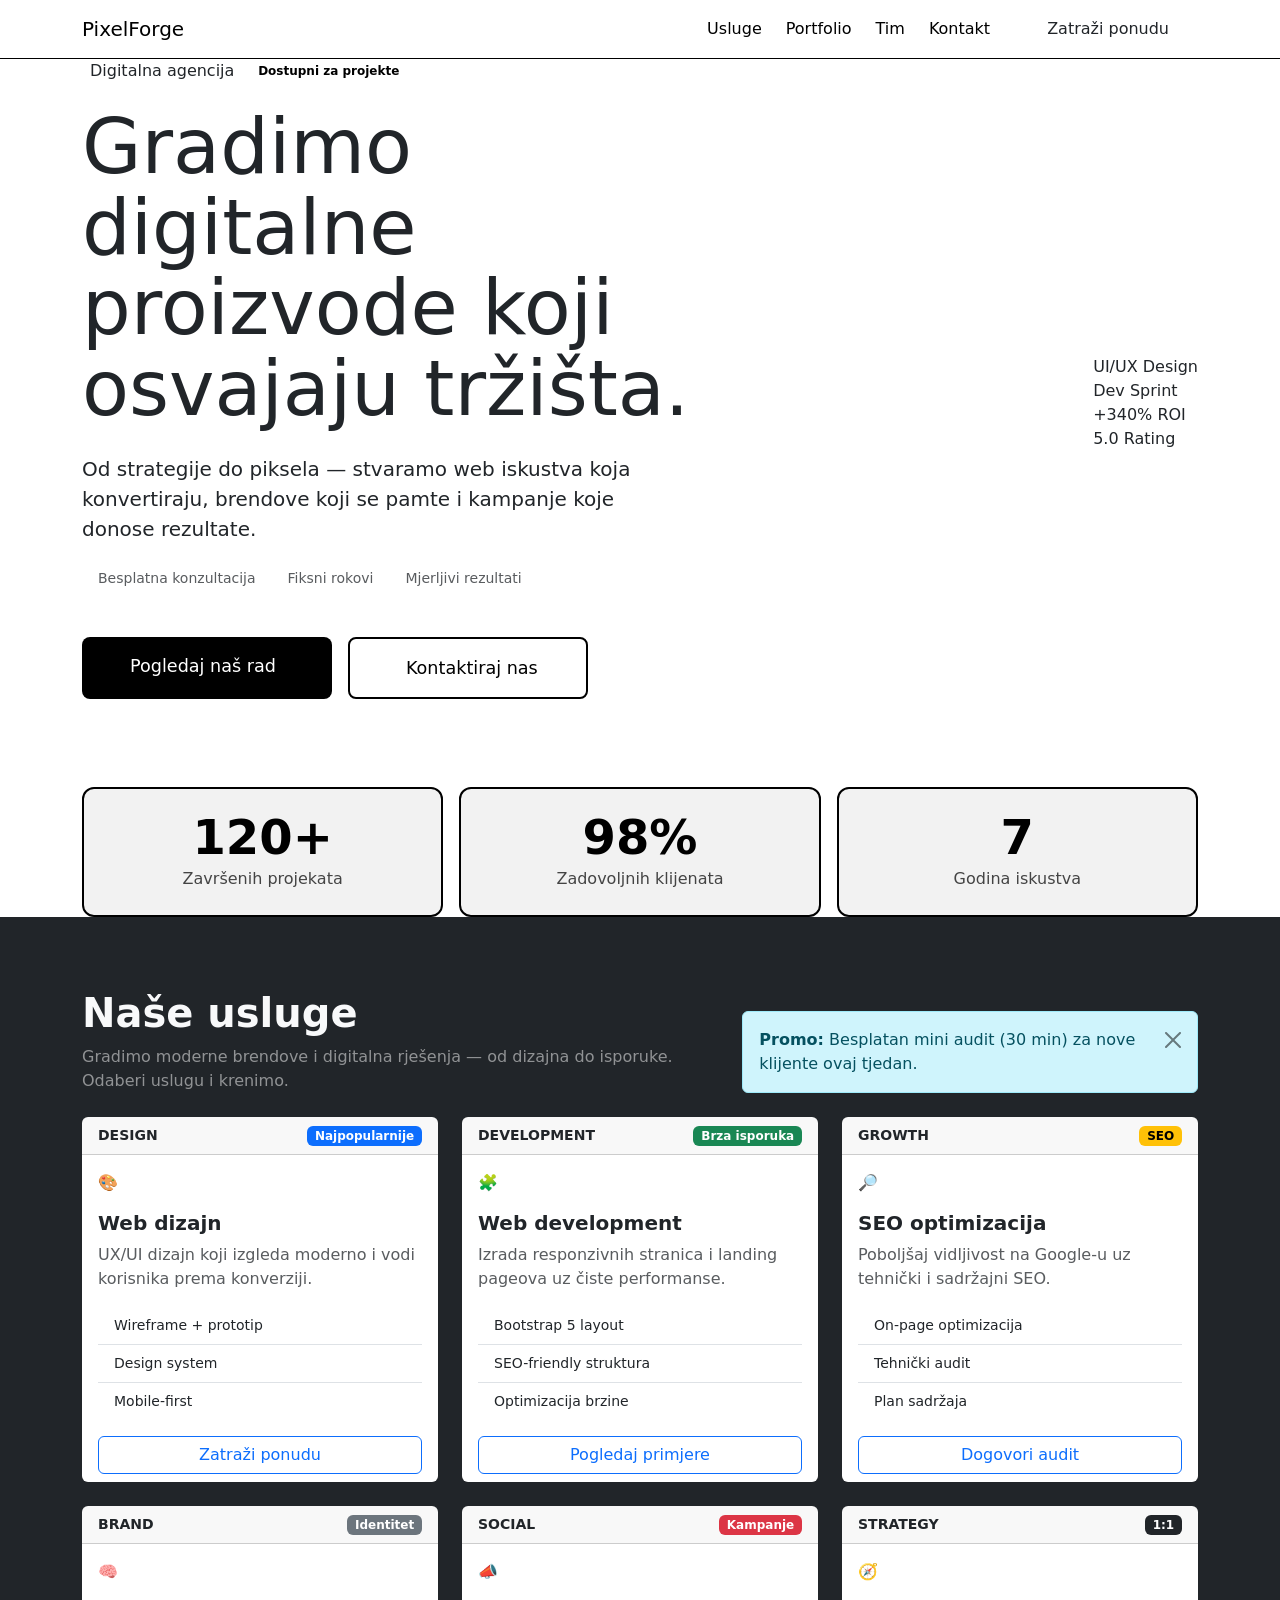
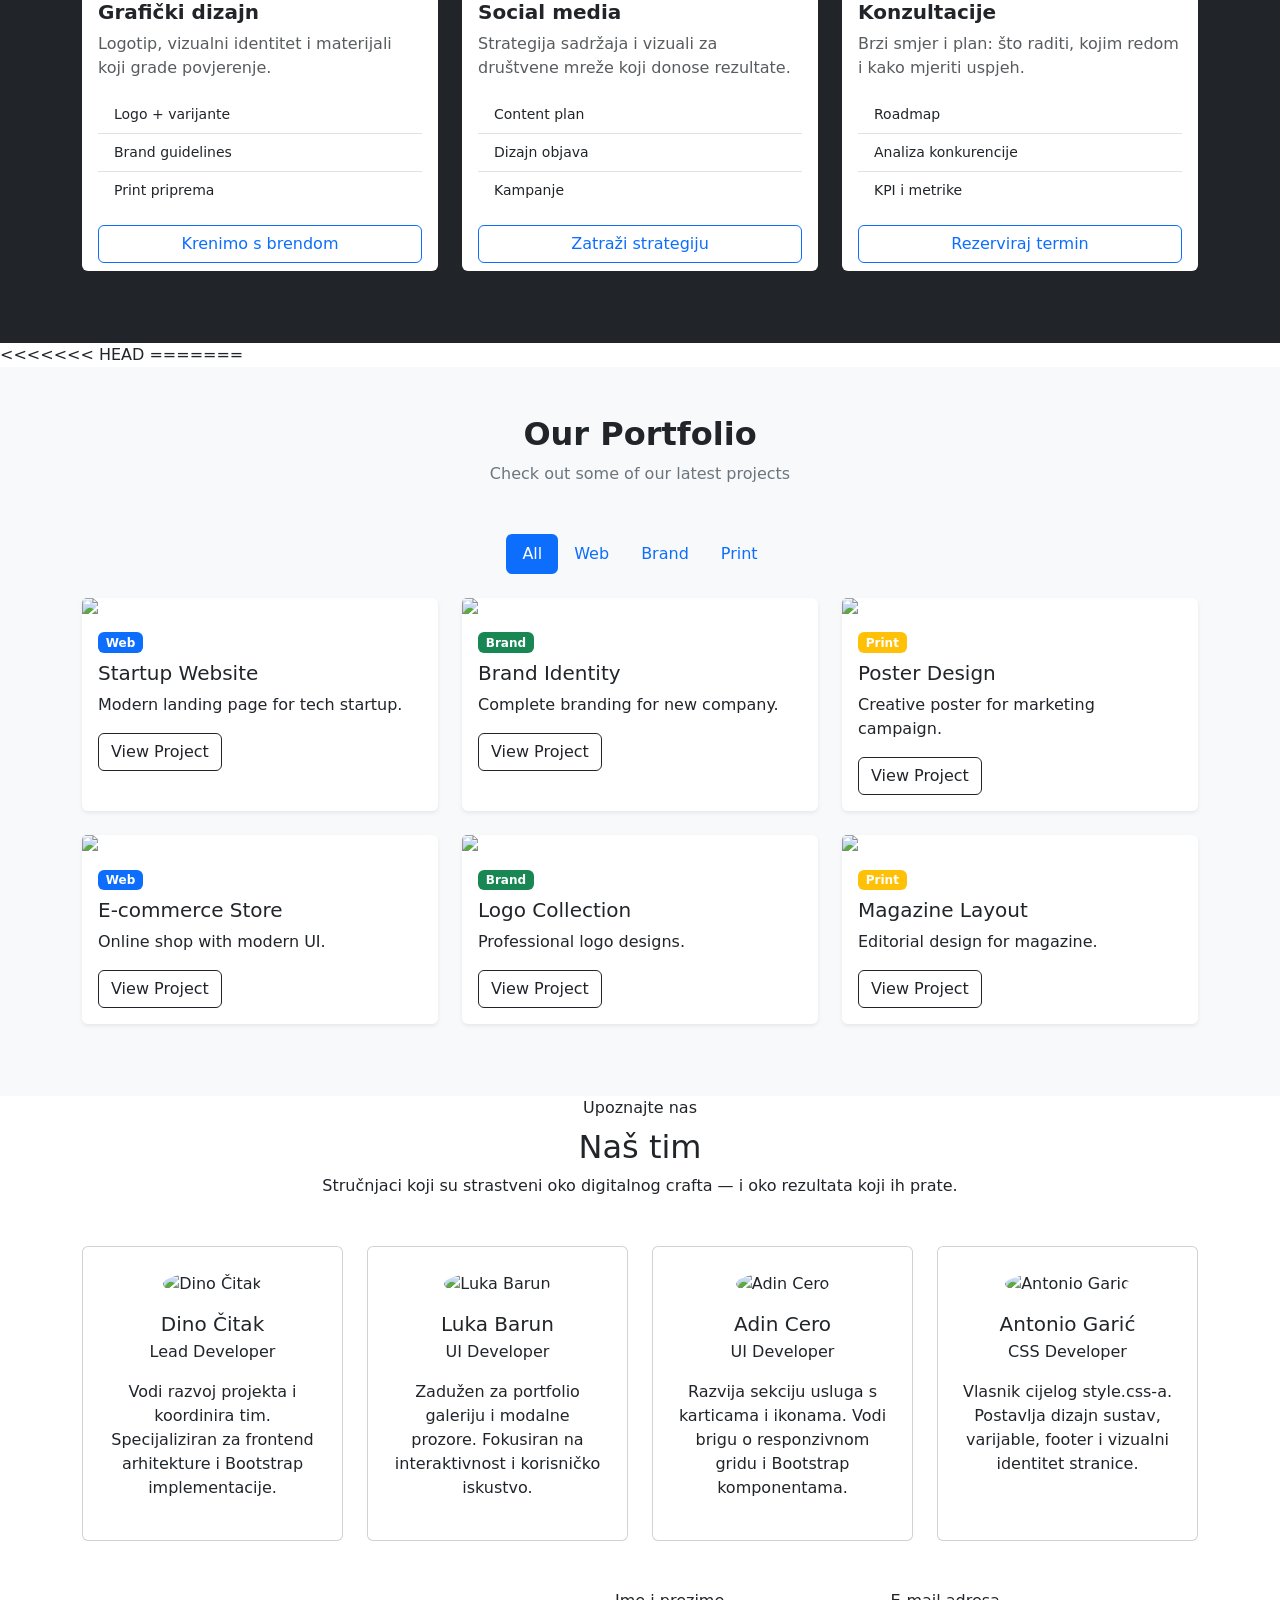
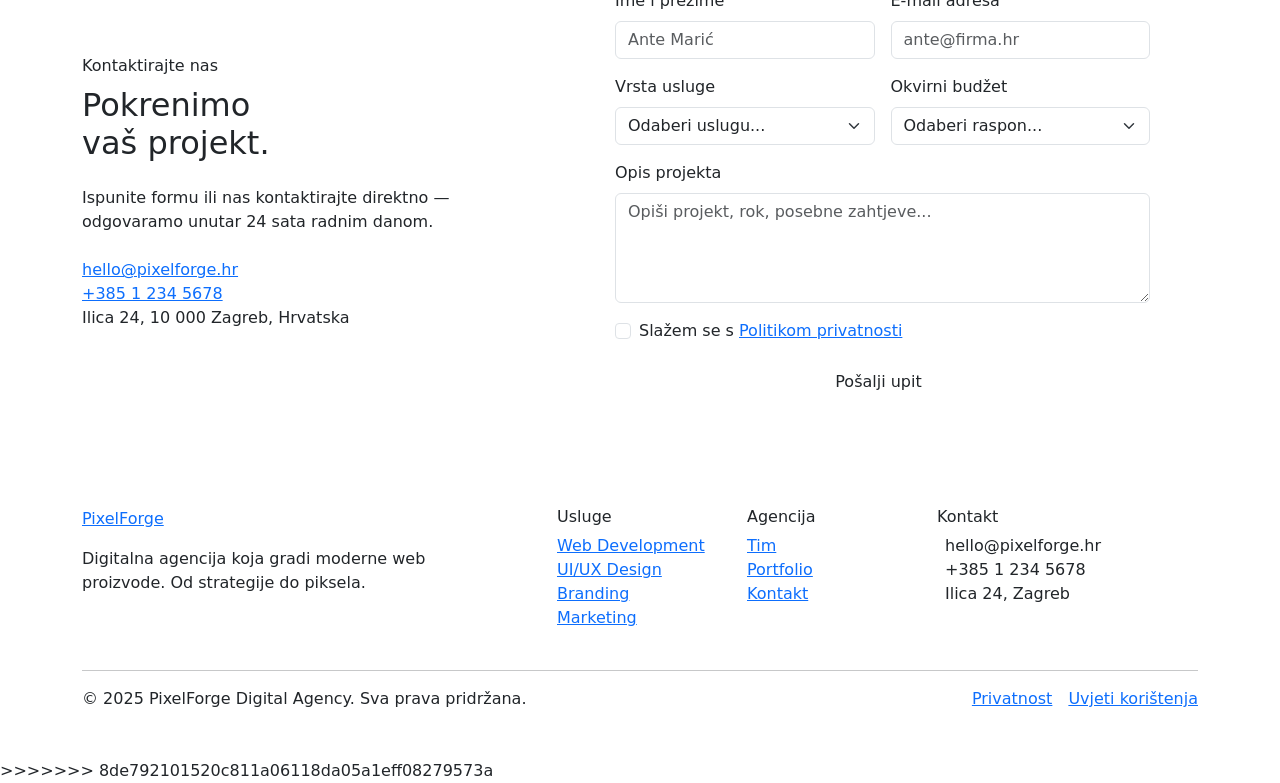
==== commit 1a98eea4: "rijesena hero sekcija i navbar" ====
--- a/index.html
+++ b/index.html
@@ -9,14 +9,11 @@
 </head>
 <body>
 
-<<<<<<< HEAD
-     <section id="usluge" class="py-5 bg-dark text-light">
-=======
     <!-- ============================================
          NAVIGACIJA + HERO — radi: [Lead Dev]
          Branch: feature/hero-navigacija
          ============================================ -->
-    <nav class="navbar navbar-expand-lg navbar-dark pf-navbar sticky-top">
+    <nav class="navbar navbar-expand-lg navbar-dark pf-navbar sticky-top" style="border-bottom: 1px solid #000;">
     <div class="container">
         <a class="navbar-brand pf-brand" href="#">
             <span class="brand-pixel" style="color: #000;">Pixel</span><span class="brand-forge" style="color: #000;">Forge</span>
@@ -52,19 +49,19 @@
             <div class="col-lg-7">
 
                 <div class="d-flex align-items-center gap-2 mb-4">
-                    <span class="pf-eyebrow">
-                        <i class="bi bi-arrow-right-circle-fill me-2"></i>Digitalna agencija
+                    <span class="pf-eyebrow" style="font-size: 1rem;">
+                        <i class="bi bi-arrow-right-circle-fill me-2" style="color: #000;"></i>Digitalna agencija
                     </span>
-                    <span class="badge pf-badge ms-2">Dostupni za projekte</span>
-                </div>
-
-                <h1 class="pf-hero-title mb-4">
+                    <span class="badge pf-badge ms-2" style="color: #000;">Dostupni za projekte</span>
+                </div>
+
+                <h1 class="pf-hero-title mb-4" style="font-size: clamp(2.8rem, 6vw, 5.5rem); line-height: 1.05;">
                     Gradimo digitalne<br />
                     <span class="pf-accent-text">proizvode koji</span><br />
                     osvajaju tržišta.
                 </h1>
 
-                <p class="pf-hero-sub mb-4">
+                <p class="pf-hero-sub mb-4" style="font-size: 1.25rem; max-width: 560px;">
                     Od strategije do piksela — stvaramo web iskustva koja konvertiraju,
                     brendove koji se pamte i kampanje koje donose rezultate.
                 </p>
@@ -80,34 +77,18 @@
 
                 <div class="d-flex flex-wrap gap-3 mb-5">
                     <a href="#portfolio" class="btn btn-lg px-5 py-3"
-                       style="background-color: #000; color: #fff; border: none;">
+                       style="background-color: #000; color: #fff; border: none; font-size: 1.1rem;">
                         Pogledaj naš rad <i class="bi bi-arrow-right ms-2"></i>
                     </a>
                     <a href="#kontakt" class="btn btn-lg px-5 py-3"
-                       style="background-color: transparent; color: #000; border: 2px solid #000;">
+                       style="background-color: transparent; color: #000; border: 2px solid #000; font-size: 1.1rem;">
                         <i class="bi bi-telephone me-2"></i>Kontaktiraj nas
                     </a>
                 </div>
 
-                <div class="pf-hero-stats d-flex gap-5 flex-wrap">
-                    <div class="pf-stat">
-                        <span class="pf-stat-num">120+</span>
-                        <span class="pf-stat-label">Završenih projekata</span>
-                    </div>
-                    <div class="pf-stat">
-                        <span class="pf-stat-num">98%</span>
-                        <span class="pf-stat-label">Zadovoljnih klijenata</span>
-                    </div>
-                    <div class="pf-stat">
-                        <span class="pf-stat-num">7</span>
-                        <span class="pf-stat-label">Godina iskustva</span>
-                    </div>
-                </div>
-
             </div>
             <div class="col-lg-5 d-none d-lg-flex justify-content-end">
                 <div class="pf-hero-visual">
-
                     <div class="pf-floating-card pf-fc-1">
                         <i class="bi bi-check2-circle text-success me-2"></i> UI/UX Design
                     </div>
@@ -117,15 +98,36 @@
                     <div class="pf-floating-card pf-fc-3">
                         <i class="bi bi-graph-up-arrow text-info me-2"></i> +340% ROI
                     </div>
-
                     <div class="pf-floating-card pf-fc-1"
                          style="top: auto; bottom: 160px; right: 0; animation-delay: 0.8s;">
                         <i class="bi bi-star-fill text-warning me-2"></i> 5.0 Rating
                     </div>
-
-                </div>
-            </div>
-        </div>
+                </div>
+            </div>
+        </div>
+
+        <!-- STATISTIKE — odvojeni red, jasno vidljive -->
+        <div class="row g-3 mt-4">
+            <div class="col-4">
+                <div class="text-center p-3 p-md-4" style="background: rgba(0,0,0,0.05); border-radius: 12px; border: 2px solid #000;">
+                    <div style="font-size: clamp(2rem, 4vw, 3rem); font-weight: 700; color: #000; line-height: 1;">120+</div>
+                    <div style="font-size: clamp(0.75rem, 1.5vw, 1rem); color: #444; margin-top: 0.4rem;">Završenih projekata</div>
+                </div>
+            </div>
+            <div class="col-4">
+                <div class="text-center p-3 p-md-4" style="background: rgba(0,0,0,0.05); border-radius: 12px; border: 2px solid #000;">
+                    <div style="font-size: clamp(2rem, 4vw, 3rem); font-weight: 700; color: #000; line-height: 1;">98%</div>
+                    <div style="font-size: clamp(0.75rem, 1.5vw, 1rem); color: #444; margin-top: 0.4rem;">Zadovoljnih klijenata</div>
+                </div>
+            </div>
+            <div class="col-4">
+                <div class="text-center p-3 p-md-4" style="background: rgba(0,0,0,0.05); border-radius: 12px; border: 2px solid #000;">
+                    <div style="font-size: clamp(2rem, 4vw, 3rem); font-weight: 700; color: #000; line-height: 1;">7</div>
+                    <div style="font-size: clamp(0.75rem, 1.5vw, 1rem); color: #444; margin-top: 0.4rem;">Godina iskustva</div>
+                </div>
+            </div>
+        </div>
+
     </div>
 </section>
     <!-- ============================================
@@ -133,7 +135,6 @@
          Branch: feature/usluge
          ============================================ -->
     <section id="usluge" class="py-5 bg-dark text-light">
->>>>>>> 8de792101520c811a06118da05a1eff08279573a
         <div class="container py-lg-4">
             <div class="row align-items-end g-3 mb-4">
                 <div class="col-lg-7">
@@ -559,6 +560,7 @@
             </div>
         </div>
     </section>
+  
 
     <!-- ============================================
          FOOTER — radi: [CSS Dev]
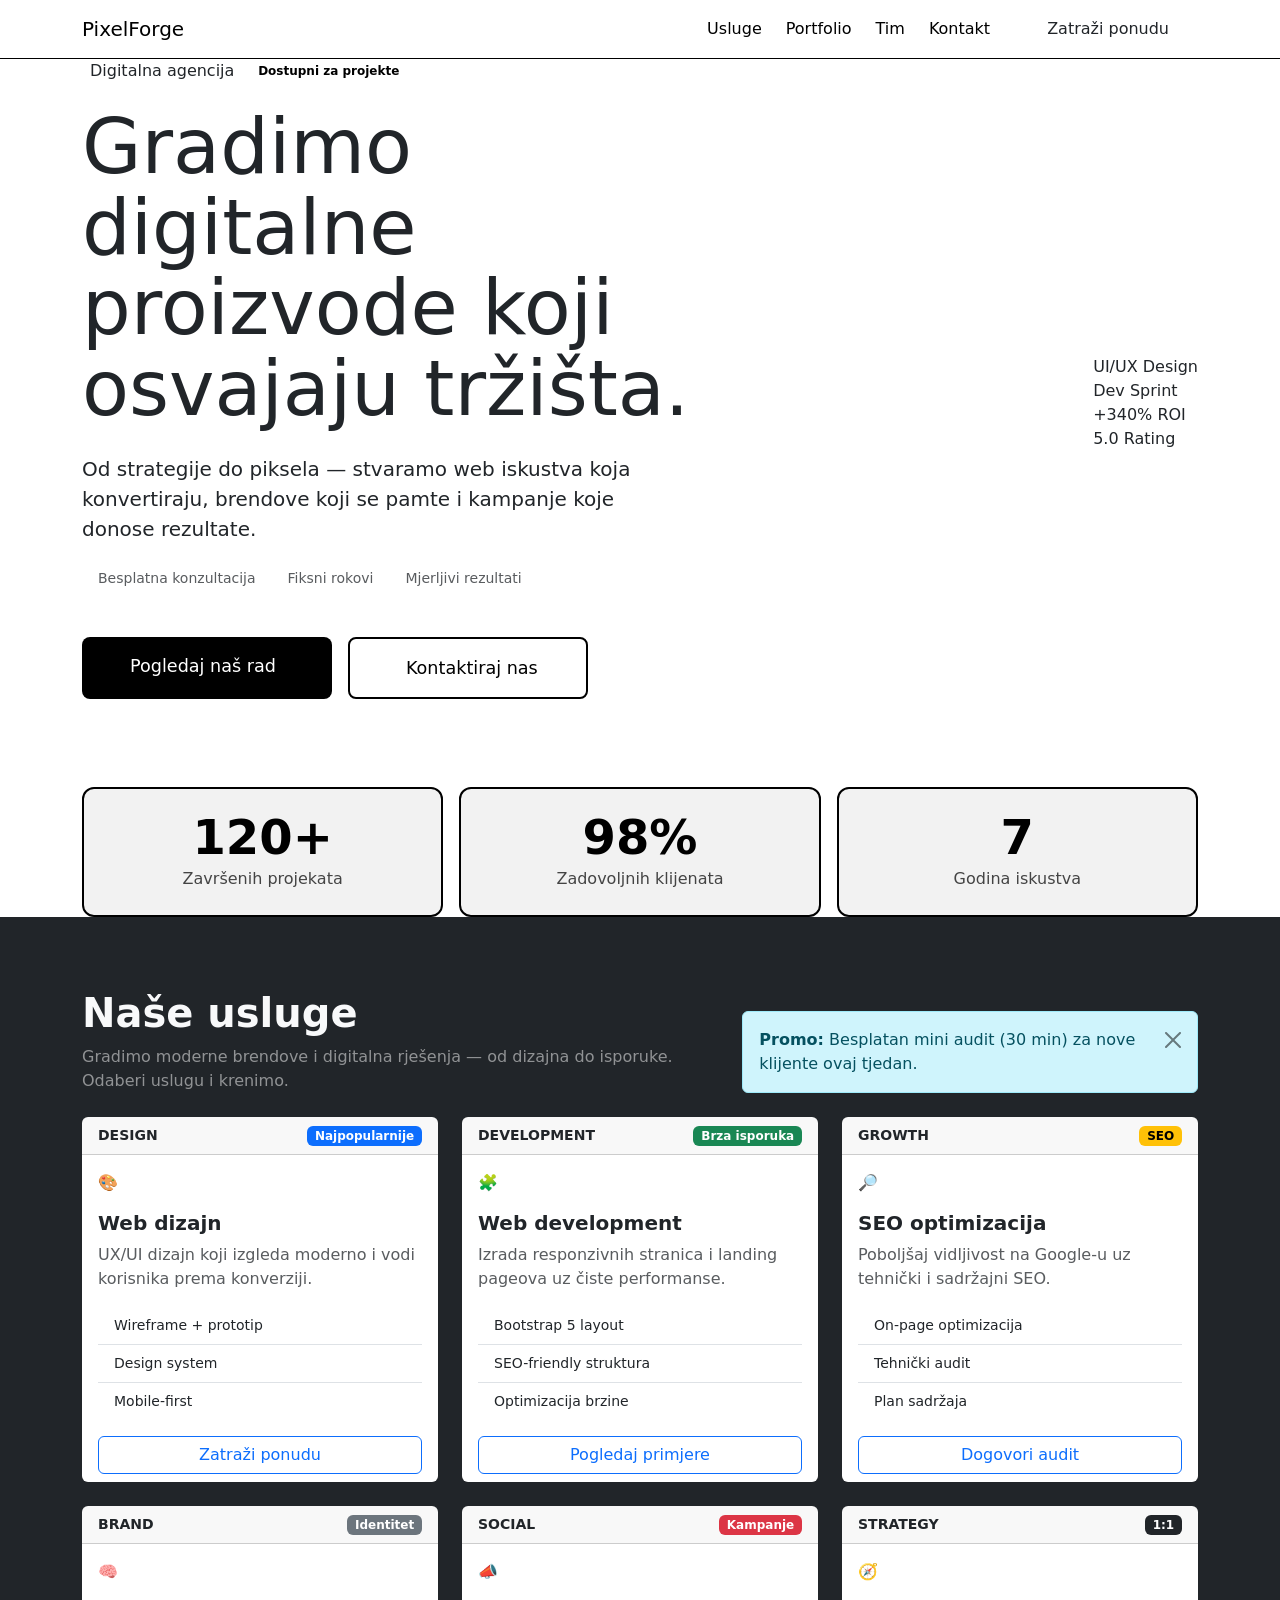
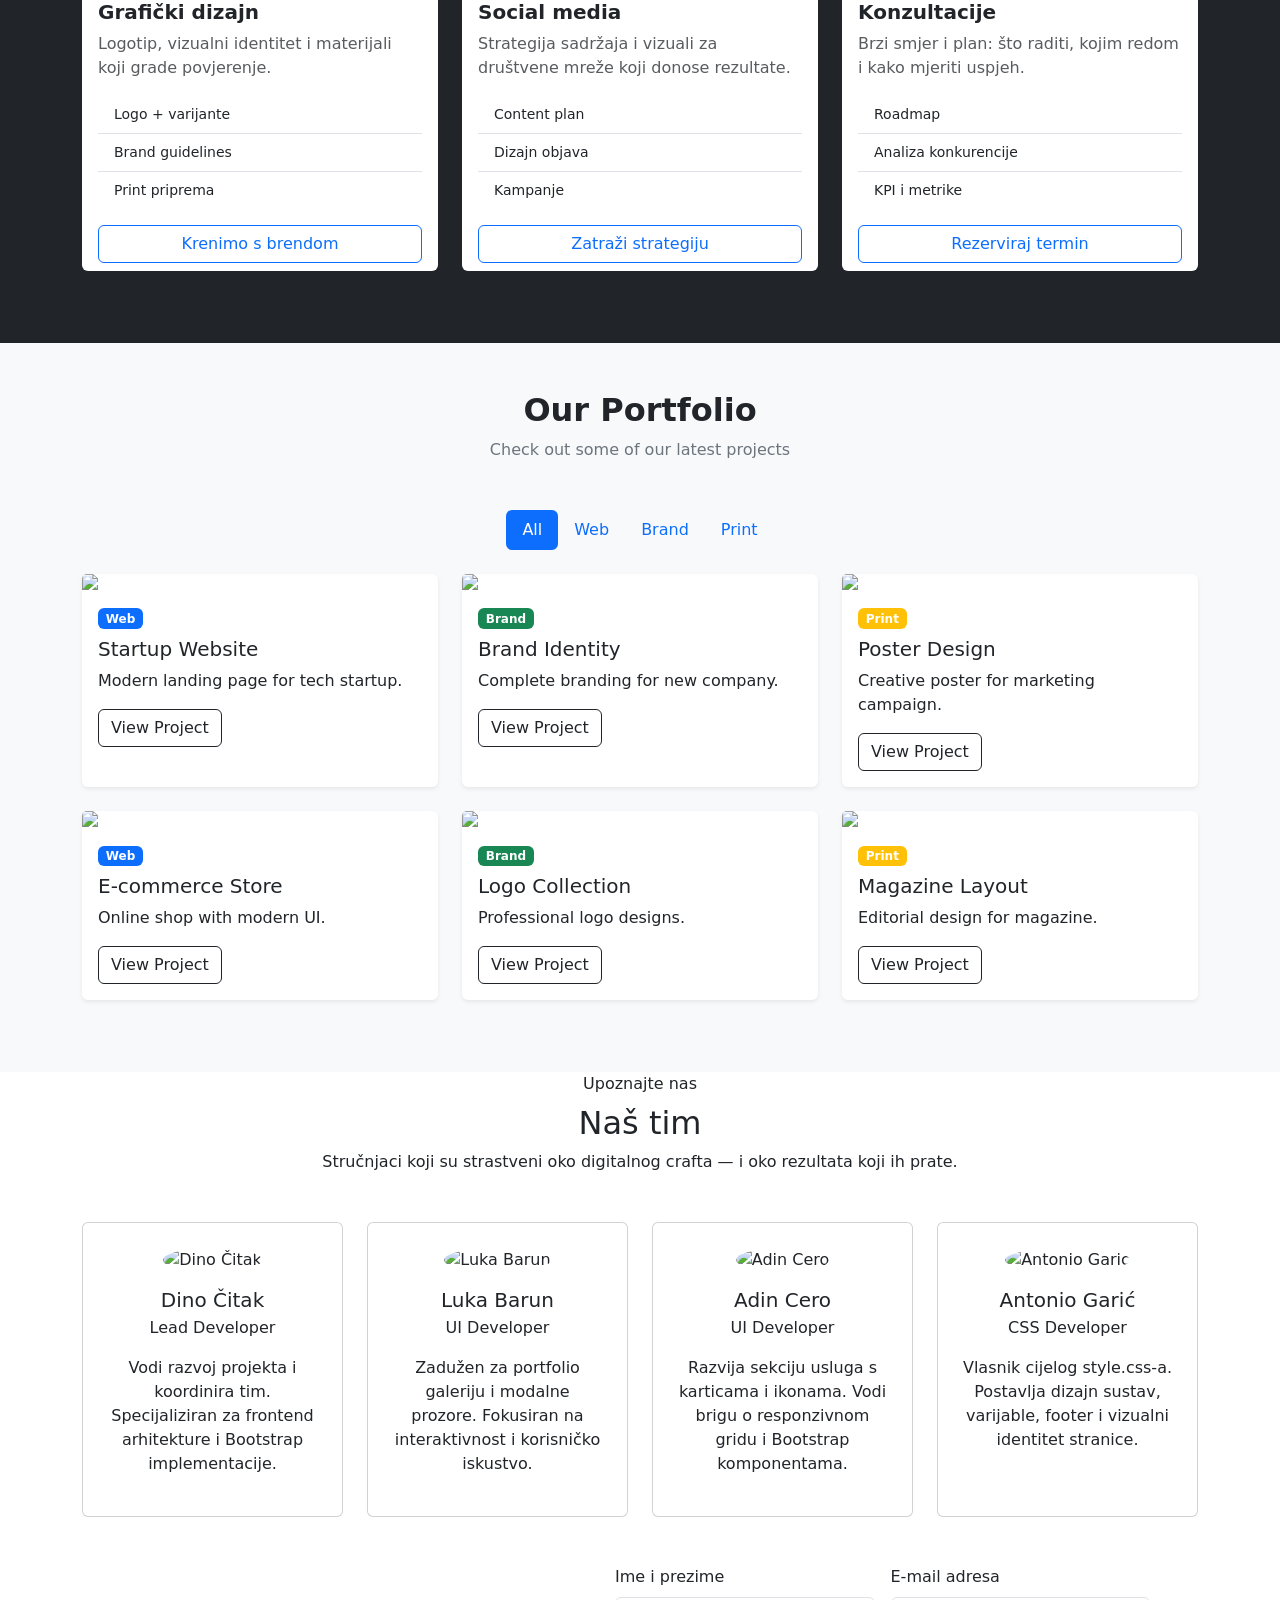
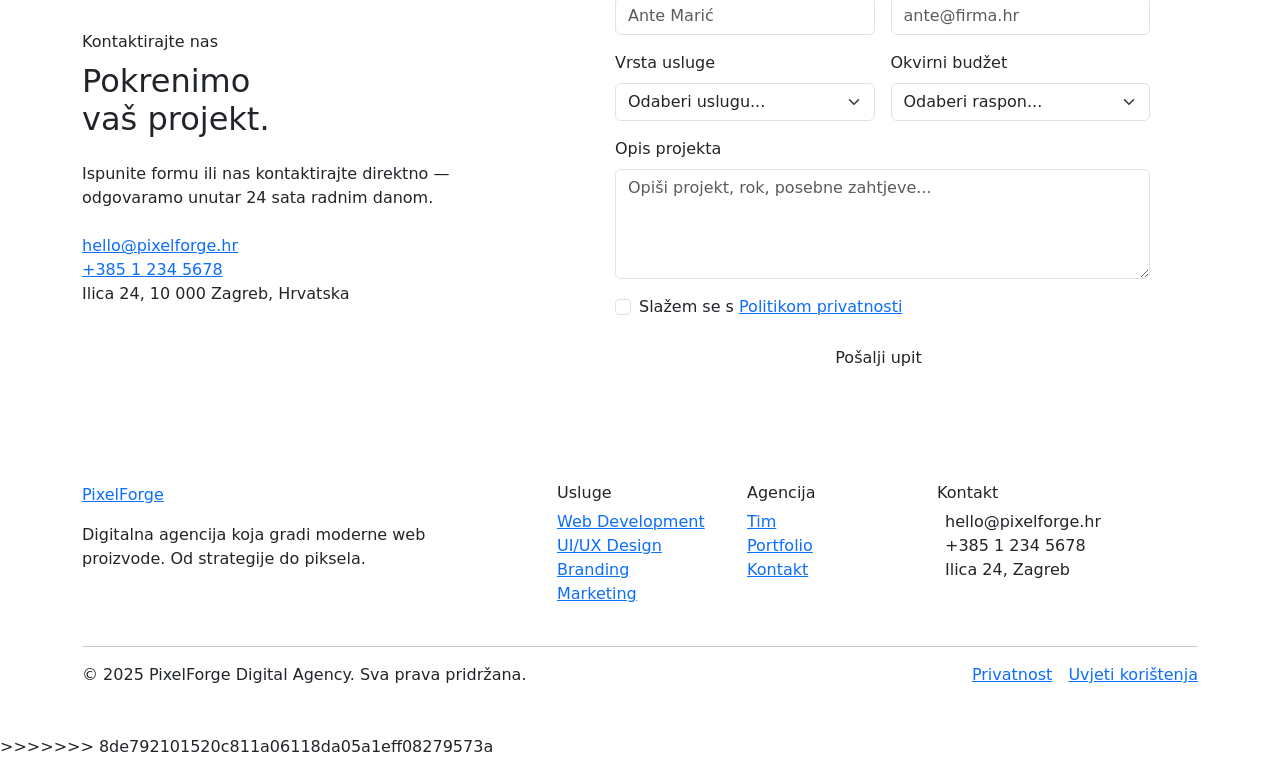
==== commit d719c6f4: "zavrseno uredjenje hero sekcije i navbara" ====
--- a/index.html
+++ b/index.html
@@ -293,8 +293,6 @@
             </div>
         </div>
     </section>
-<<<<<<< HEAD
-=======
 
     <!-- ============================================
          PORTFOLIO — radi: [UI Dev 2]
